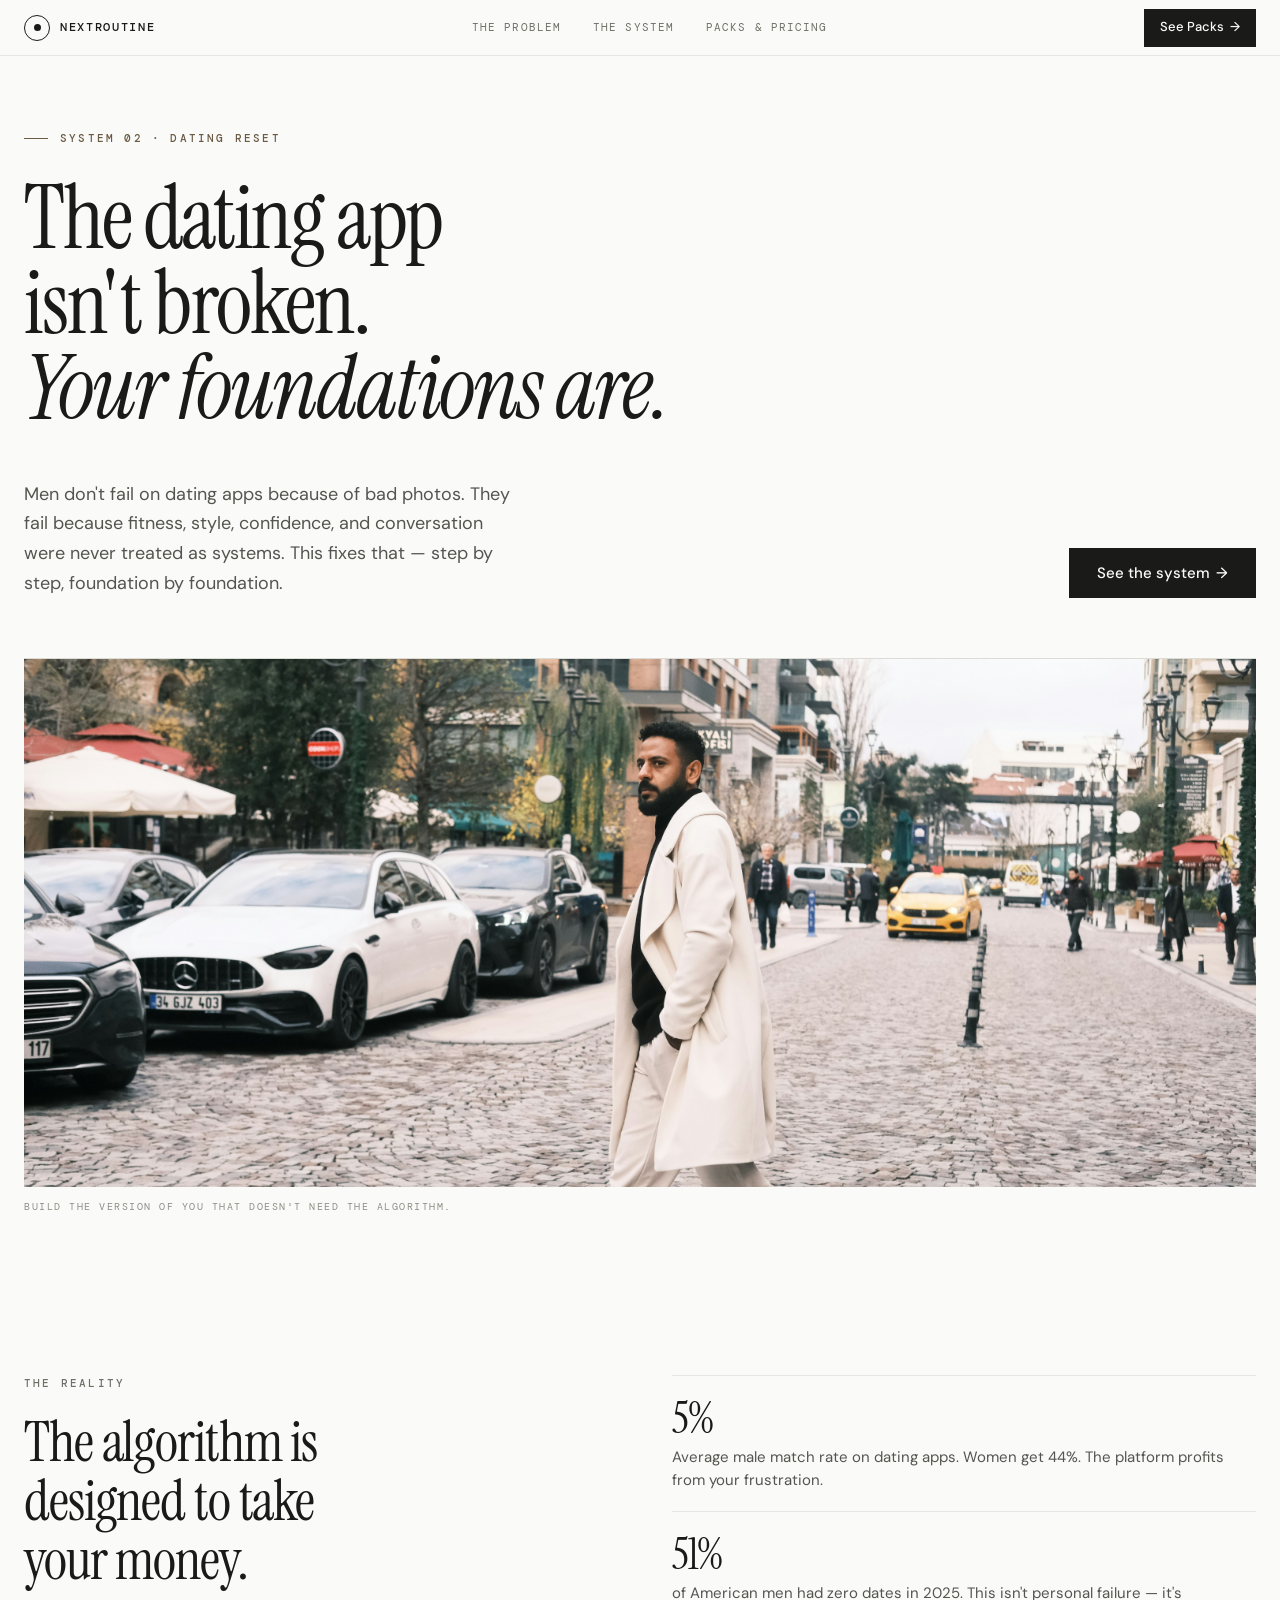
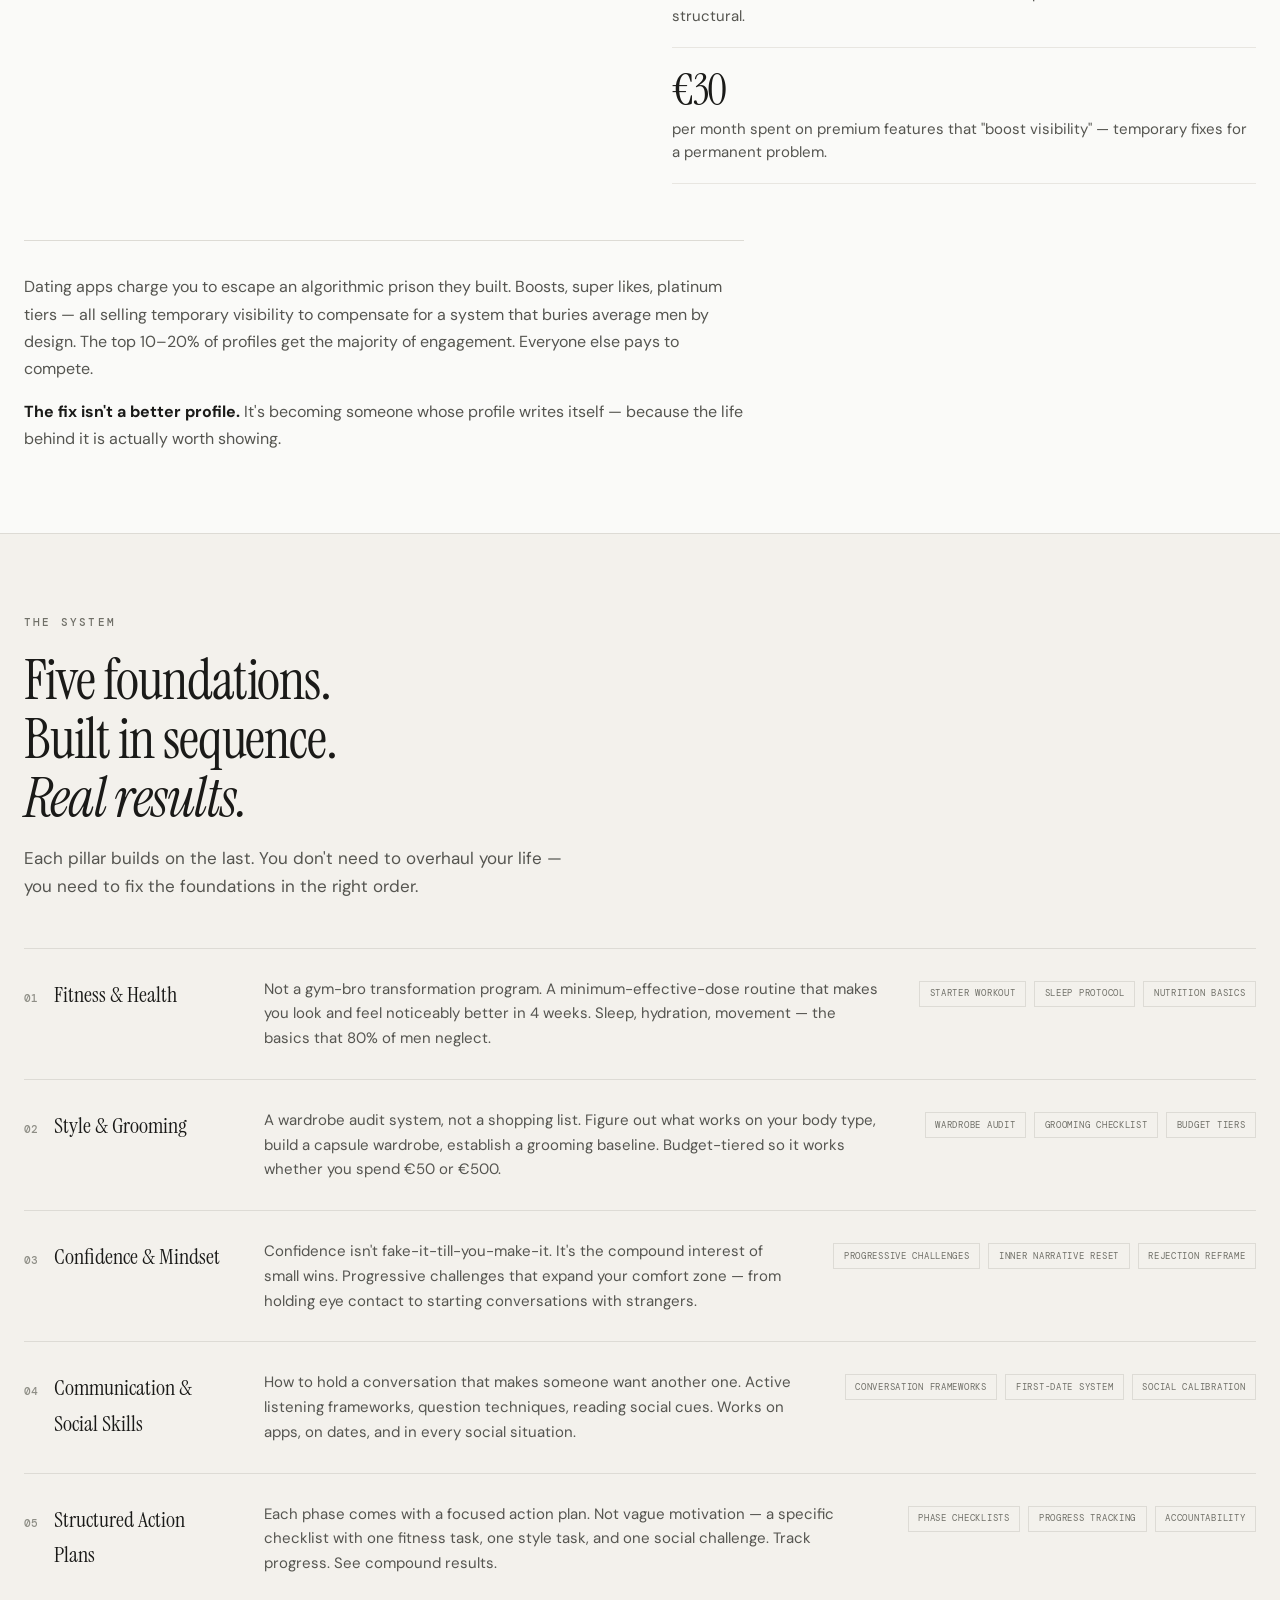
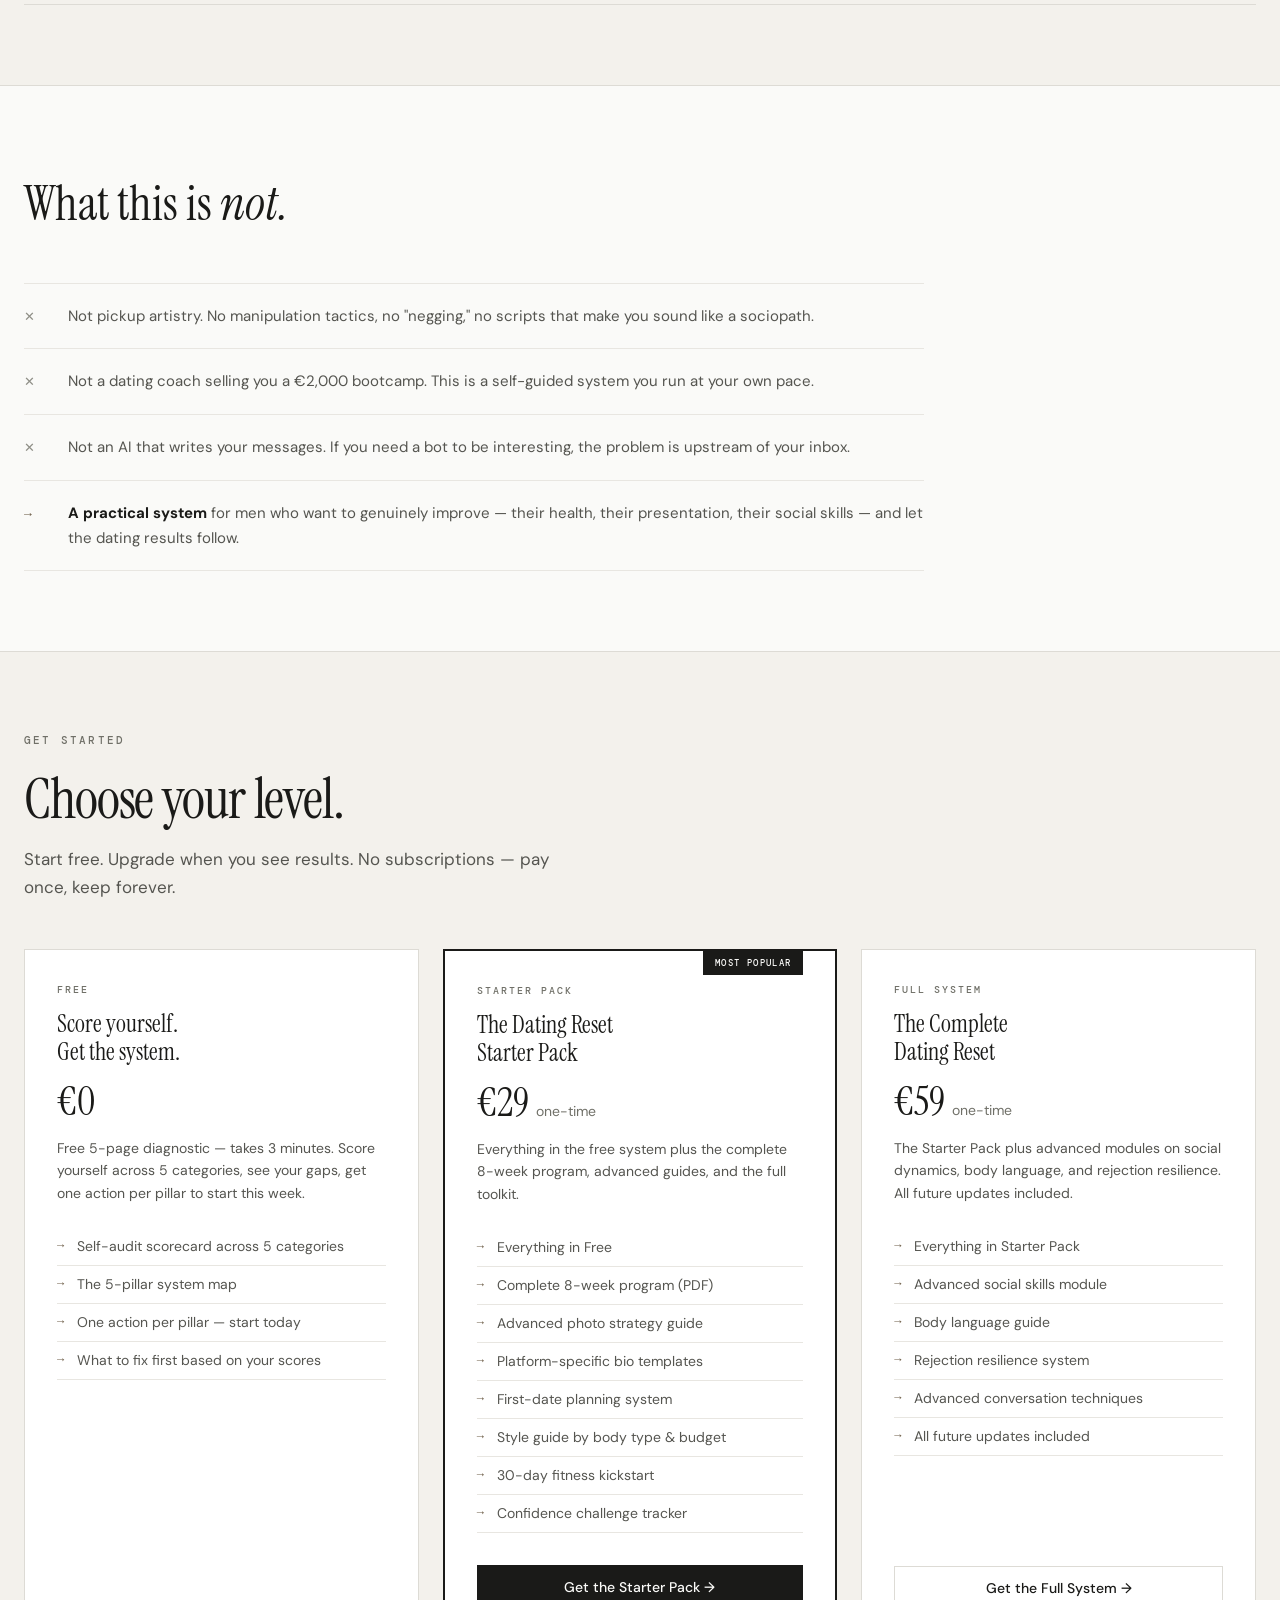
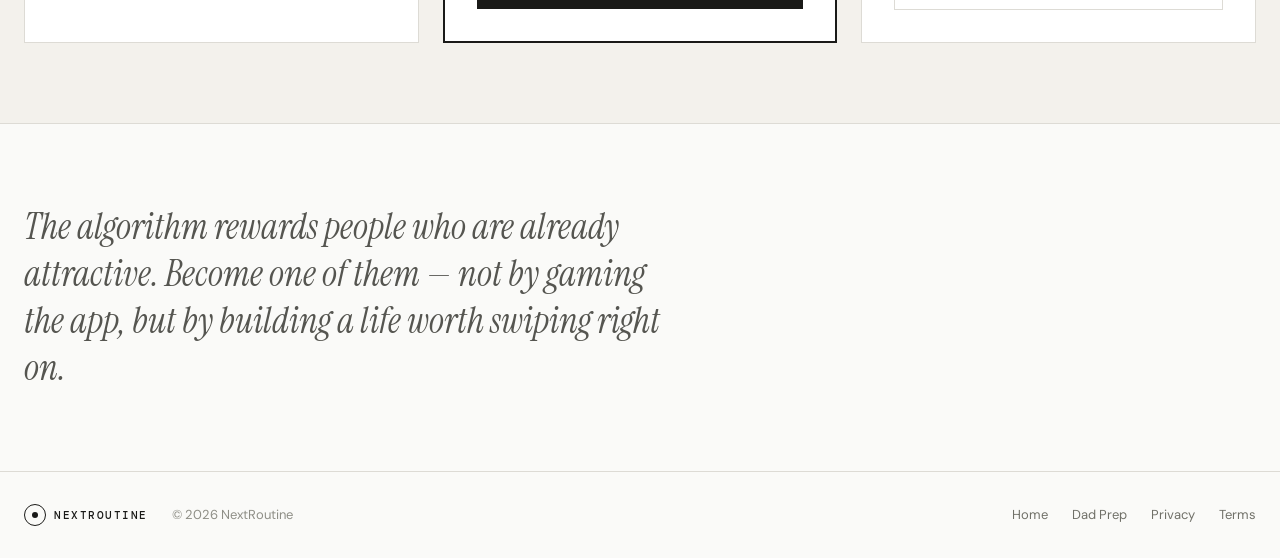
==== index.html @ 89015343 "Add files via upload" ====
<!DOCTYPE html>
<html lang="en">
<head>
<meta charset="UTF-8">
<meta name="viewport" content="width=device-width, initial-scale=1.0">
<meta name="theme-color" content="#FAFAF8">
<title>Dating Reset for Men — Fitness, Style, Confidence & Dating Improvement | NextRoutine</title>
<meta name="description" content="Stop paying dating apps. Dating Reset is a step-by-step self-improvement system for men — fitness routines, style guides, confidence building, and conversation frameworks. Not pickup tricks. Real foundations. Free to start.">
<link rel="canonical" href="https://dateable.nextroutine.com/">
<meta property="og:title" content="Dating Reset — Become More Dateable Through Real Self-Improvement">
<meta property="og:description" content="A step-by-step system that fixes what dating apps can't — fitness, style, confidence, and conversation. For men who want real results, not algorithm hacks.">
<meta property="og:type" content="website">
<meta property="og:url" content="https://dateable.nextroutine.com/">
<meta property="og:site_name" content="NextRoutine">
<meta property="og:image" content="https://dateable.nextroutine.com/assets/og-image.png">
<meta name="twitter:card" content="summary_large_image">
<meta name="twitter:title" content="Dating Reset — Fitness, Style, Confidence & Dating Improvement for Men">
<meta name="twitter:description" content="A step-by-step self-improvement system for single men. Not pickup tricks. Real foundations. Free to start.">
<meta name="twitter:image" content="https://dateable.nextroutine.com/assets/og-image.png">
<script type="application/ld+json">
{"@context":"https://schema.org","@type":"WebSite","name":"Dating Reset by NextRoutine","url":"https://dateable.nextroutine.com/","description":"A step-by-step self-improvement system for men covering fitness, style, confidence, and social skills to become more dateable."}
</script>
<script type="application/ld+json">
{"@context":"https://schema.org","@type":"Product","name":"Dating Reset Starter Pack","description":"Complete 8-week self-improvement program for men. Includes fitness routines, style guides, confidence challenges, conversation frameworks, and first-date planning system.","brand":{"@type":"Brand","name":"NextRoutine"},"offers":[{"@type":"Offer","name":"Free System","price":"0","priceCurrency":"EUR","url":"https://dateable.nextroutine.com/#packs"},{"@type":"Offer","name":"Starter Pack","price":"29","priceCurrency":"EUR","url":"https://dateable.nextroutine.com/#packs"},{"@type":"Offer","name":"Complete Dating Reset","price":"59","priceCurrency":"EUR","url":"https://dateable.nextroutine.com/#packs"}]}
</script>
<link rel="preconnect" href="https://fonts.googleapis.com">
<link rel="preconnect" href="https://fonts.gstatic.com" crossorigin>
<link href="https://fonts.googleapis.com/css2?family=Instrument+Serif:ital@0;1&family=DM+Sans:ital,wght@0,400;0,500;0,600;1,400&family=DM+Mono:wght@400;500&display=swap" rel="stylesheet">
<link rel="icon" href="/assets/favicon.svg" type="image/svg+xml">
<link rel="stylesheet" href="/css/style.css">
</head>
<body>

<!-- NAVIGATION -->
<header class="nav" id="nav">
<div class="nav-inner">
  <a href="https://nextroutine.com" class="nav-brand" aria-label="NextRoutine home">
    <div class="nav-logo"><div class="nav-logo-dot"></div></div>
    <span class="nav-wordmark">NextRoutine</span>
  </a>
  <nav class="nav-links">
    <a href="#problem" class="nav-link">The Problem</a>
    <a href="#system" class="nav-link">The System</a>
    <a href="#packs" class="nav-link">Packs &amp; Pricing</a>
  </nav>
  <div class="nav-actions">
    <a href="#packs" class="btn btn-primary btn-sm">See Packs <span class="btn-arr">→</span></a>
    <button class="nav-hamburger" id="nav-toggle" aria-label="Menu" aria-expanded="false">
      <span></span><span></span>
    </button>
  </div>
</div>
</header>

<!-- MOBILE NAV -->
<div class="nav-mobile" id="nav-mobile">
  <a href="#problem" class="nav-mobile-link">The Problem</a>
  <a href="#system" class="nav-mobile-link">The System</a>
  <a href="#packs" class="nav-mobile-link">Packs &amp; Pricing</a>
  <a href="#packs" class="btn btn-primary btn-full" style="margin-top:1rem;">See Packs →</a>
</div>

<!-- HERO -->
<main>
<section class="hero">
<div class="container">
  <div class="hero-inner">
    <div class="hero-eyebrow fade-in">System 02 · Dating Reset</div>
    <h1 class="hero-headline fade-in fade-in-d1">The dating app<br>isn't broken.<br><em>Your foundations are.</em></h1>
    <div class="hero-bottom fade-in fade-in-d2">
      <p class="hero-desc">Men don't fail on dating apps because of bad photos. They fail because fitness, style, confidence, and conversation were never treated as systems. This fixes that — step by step, foundation by foundation.</p>
      <a href="#packs" class="btn btn-primary btn-lg">See the system <span class="btn-arr">→</span></a>
    </div>
  </div>
</div>
</section>

<!-- HERO IMAGE -->
<section class="hero-image">
<div class="container">
  <div class="hero-image-wrap">
    <!-- Image: confident man walking through city street -->
    <!-- Use the same dating-hero.jpg from the landing page assets -->
    <!-- Or a different urban/lifestyle shot — wide aspect ratio (21:9) works best here -->
    <img src="/assets/dating-hero.jpg" alt="Man walking confidently through a European city street" loading="eager">
  </div>
  <div class="hero-image-caption">Build the version of you that doesn't need the algorithm.</div>
</div>
</section>

<!-- THE PROBLEM -->
<section class="problem" id="problem">
<div class="container">
  <div class="problem-grid">
    <div class="problem-left fade-in">
      <span class="section-tag">The reality</span>
      <h2 class="section-title">The algorithm is<br>designed to take<br>your money.</h2>
    </div>
    <div class="problem-right fade-in fade-in-d1">
      <div class="stat-card">
        <div class="stat-number">5%</div>
        <div class="stat-label">Average male match rate on dating apps. Women get 44%. The platform profits from your frustration.</div>
      </div>
      <div class="stat-card">
        <div class="stat-number">51%</div>
        <div class="stat-label">of American men had zero dates in 2025. This isn't personal failure — it's structural.</div>
      </div>
      <div class="stat-card">
        <div class="stat-number">€30</div>
        <div class="stat-label">per month spent on premium features that "boost visibility" — temporary fixes for a permanent problem.</div>
      </div>
    </div>
  </div>
  <div class="problem-insight fade-in">
    <p>Dating apps charge you to escape an algorithmic prison they built. Boosts, super likes, platinum tiers — all selling temporary visibility to compensate for a system that buries average men by design. The top 10–20% of profiles get the majority of engagement. Everyone else pays to compete.</p>
    <p><strong>The fix isn't a better profile.</strong> It's becoming someone whose profile writes itself — because the life behind it is actually worth showing.</p>
  </div>
</div>
</section>

<!-- THE SYSTEM -->
<section class="system" id="system">
<div class="container">
  <span class="section-tag fade-in">The system</span>
  <h2 class="section-title fade-in">Five foundations.<br>Built in sequence.<br><em>Real results.</em></h2>
  <p class="section-desc fade-in">Each pillar builds on the last. You don't need to overhaul your life — you need to fix the foundations in the right order.</p>

  <div class="pillars">

    <div class="pillar fade-in">
      <div class="pillar-header">
        <span class="pillar-num">01</span>
        <h3 class="pillar-title">Fitness &amp; Health</h3>
      </div>
      <div class="pillar-body">
        <p>Not a gym-bro transformation program. A minimum-effective-dose routine that makes you look and feel noticeably better in 4 weeks. Sleep, hydration, movement — the basics that 80% of men neglect.</p>
      </div>
      <div class="pillar-tags">
        <span class="pillar-tag">Starter workout</span>
        <span class="pillar-tag">Sleep protocol</span>
        <span class="pillar-tag">Nutrition basics</span>
      </div>
    </div>

    <div class="pillar fade-in">
      <div class="pillar-header">
        <span class="pillar-num">02</span>
        <h3 class="pillar-title">Style &amp; Grooming</h3>
      </div>
      <div class="pillar-body">
        <p>A wardrobe audit system, not a shopping list. Figure out what works on your body type, build a capsule wardrobe, establish a grooming baseline. Budget-tiered so it works whether you spend €50 or €500.</p>
      </div>
      <div class="pillar-tags">
        <span class="pillar-tag">Wardrobe audit</span>
        <span class="pillar-tag">Grooming checklist</span>
        <span class="pillar-tag">Budget tiers</span>
      </div>
    </div>

    <div class="pillar fade-in">
      <div class="pillar-header">
        <span class="pillar-num">03</span>
        <h3 class="pillar-title">Confidence &amp; Mindset</h3>
      </div>
      <div class="pillar-body">
        <p>Confidence isn't fake-it-till-you-make-it. It's the compound interest of small wins. Progressive challenges that expand your comfort zone — from holding eye contact to starting conversations with strangers.</p>
      </div>
      <div class="pillar-tags">
        <span class="pillar-tag">Progressive challenges</span>
        <span class="pillar-tag">Inner narrative reset</span>
        <span class="pillar-tag">Rejection reframe</span>
      </div>
    </div>

    <div class="pillar fade-in">
      <div class="pillar-header">
        <span class="pillar-num">04</span>
        <h3 class="pillar-title">Communication &amp; Social Skills</h3>
      </div>
      <div class="pillar-body">
        <p>How to hold a conversation that makes someone want another one. Active listening frameworks, question techniques, reading social cues. Works on apps, on dates, and in every social situation.</p>
      </div>
      <div class="pillar-tags">
        <span class="pillar-tag">Conversation frameworks</span>
        <span class="pillar-tag">First-date system</span>
        <span class="pillar-tag">Social calibration</span>
      </div>
    </div>

    <div class="pillar fade-in">
      <div class="pillar-header">
        <span class="pillar-num">05</span>
        <h3 class="pillar-title">Structured Action Plans</h3>
      </div>
      <div class="pillar-body">
        <p>Each phase comes with a focused action plan. Not vague motivation — a specific checklist with one fitness task, one style task, and one social challenge. Track progress. See compound results.</p>
      </div>
      <div class="pillar-tags">
        <span class="pillar-tag">Phase checklists</span>
        <span class="pillar-tag">Progress tracking</span>
        <span class="pillar-tag">Accountability</span>
      </div>
    </div>

  </div>
</div>
</section>

<!-- ANTI-GURU -->
<section class="antiguru">
<div class="container">
  <div class="antiguru-inner">
    <h2 class="antiguru-title fade-in">What this is <em>not.</em></h2>
    <div class="antiguru-grid">
      <div class="antiguru-item fade-in">
        <div class="antiguru-icon">✕</div>
        <div class="antiguru-text">Not pickup artistry. No manipulation tactics, no "negging," no scripts that make you sound like a sociopath.</div>
      </div>
      <div class="antiguru-item fade-in">
        <div class="antiguru-icon">✕</div>
        <div class="antiguru-text">Not a dating coach selling you a €2,000 bootcamp. This is a self-guided system you run at your own pace.</div>
      </div>
      <div class="antiguru-item fade-in">
        <div class="antiguru-icon">✕</div>
        <div class="antiguru-text">Not an AI that writes your messages. If you need a bot to be interesting, the problem is upstream of your inbox.</div>
      </div>
      <div class="antiguru-item fade-in">
        <div class="antiguru-icon">→</div>
        <div class="antiguru-text"><strong>A practical system</strong> for men who want to genuinely improve — their health, their presentation, their social skills — and let the dating results follow.</div>
      </div>
    </div>
  </div>
</div>
</section>

<!-- PACKS -->
<section class="packs" id="packs">
<div class="container">
  <span class="section-tag fade-in">Get started</span>
  <h2 class="section-title fade-in">Choose your level.</h2>
  <p class="section-desc fade-in">Start free. Upgrade when you see results. No subscriptions — pay once, keep forever.</p>

  <div class="packs-grid">

    <!-- FREE -->
    <div class="pack-card fade-in">
      <div class="pack-tier">Free</div>
      <h3 class="pack-name">Score yourself.<br>Get the system.</h3>
      <div class="pack-price">€0</div>
      <p class="pack-desc">Free 5-page diagnostic — takes 3 minutes. Score yourself across 5 categories, see your gaps, get one action per pillar to start this week.</p>
      <ul class="pack-includes">
        <li>Self-audit scorecard across 5 categories</li>
        <li>The 5-pillar system map</li>
        <li>One action per pillar — start today</li>
        <li>What to fix first based on your scores</li>
      </ul>
      <div class="pack-form">
        <script async src="https://subscribe-forms.beehiiv.com/v3/loader.js" data-beehiiv-form="893d8c2c-46ea-4ead-b5d9-e0a78026db77"></script>
      </div>
    </div>

    <!-- STARTER PACK — featured -->
    <div class="pack-card pack-card-featured fade-in fade-in-d1">
      <div class="pack-badge">Most Popular</div>
      <div class="pack-tier">Starter Pack</div>
      <h3 class="pack-name">The Dating Reset<br>Starter Pack</h3>
      <div class="pack-price">€29 <span class="pack-price-note">one-time</span></div>
      <p class="pack-desc">Everything in the free system plus the complete 8-week program, advanced guides, and the full toolkit.</p>
      <ul class="pack-includes">
        <li>Everything in Free</li>
        <li>Complete 8-week program (PDF)</li>
        <li>Advanced photo strategy guide</li>
        <li>Platform-specific bio templates</li>
        <li>First-date planning system</li>
        <li>Style guide by body type &amp; budget</li>
        <li>30-day fitness kickstart</li>
        <li>Confidence challenge tracker</li>
      </ul>
      <!-- TODO: Replace # with your Stripe Payment Link for Starter Pack -->
      <a href="#" class="btn btn-primary btn-full">Get the Starter Pack →</a>
    </div>

    <!-- FULL SYSTEM -->
    <div class="pack-card fade-in fade-in-d2">
      <div class="pack-tier">Full System</div>
      <h3 class="pack-name">The Complete<br>Dating Reset</h3>
      <div class="pack-price">€59 <span class="pack-price-note">one-time</span></div>
      <p class="pack-desc">The Starter Pack plus advanced modules on social dynamics, body language, and rejection resilience. All future updates included.</p>
      <ul class="pack-includes">
        <li>Everything in Starter Pack</li>
        <li>Advanced social skills module</li>
        <li>Body language guide</li>
        <li>Rejection resilience system</li>
        <li>Advanced conversation techniques</li>
        <li>All future updates included</li>
      </ul>
      <!-- TODO: Replace # with your Stripe Payment Link for Complete Pack -->
      <a href="#" class="btn btn-outline btn-full">Get the Full System →</a>
    </div>

  </div>
</div>
</section>

<!-- STATEMENT -->
<section class="statement">
<div class="container">
  <p class="statement-text fade-in"><em>The algorithm rewards people who are already attractive. Become one of them — not by gaming the app, but by building a life worth swiping right on.</em></p>
</div>
</section>
</main>

<!-- FOOTER -->
<footer class="footer">
<div class="container">
  <div class="footer-inner">
    <div class="footer-left">
      <a href="https://nextroutine.com" class="footer-brand" aria-label="NextRoutine home">
        <div class="nav-logo" style="width:22px;height:22px;border-width:1.5px;"><div class="nav-logo-dot" style="width:6px;height:6px;"></div></div>
        <span class="nav-wordmark" style="font-size:0.6875rem;">NextRoutine</span>
      </a>
      <span class="footer-copy">© 2026 NextRoutine</span>
    </div>
    <div class="footer-links">
      <a href="https://nextroutine.com" class="footer-link">Home</a>
      <a href="https://dad.nextroutine.com" class="footer-link">Dad Prep</a>
      <a href="/privacy" class="footer-link">Privacy</a>
      <a href="/terms" class="footer-link">Terms</a>
    </div>
  </div>
</div>
</footer>

<script src="/js/main.js"></script>
</body>
</html>
---- css/style.css ----
/* ============================================================
   DATING RESET — dateable.nextroutine.com
   Design tokens matched exactly to nextroutine.com landing page
   Instrument Serif + DM Sans + DM Mono
   ============================================================ */

:root {
  /* Surfaces — matched to landing page */
  --bg: #FAFAF8;
  --bg-warm: #F3F1EC;
  --bg-card: #FFFFFF;
  --bg-dark: #1A1A18;

  /* Text — WCAG AA verified on --bg */
  --text: #1A1A18;              /* 16.68:1 */
  --text-secondary: #555550;    /* 7.17:1 — body text */
  --text-tertiary: #707068;     /* 4.78:1 — labels */
  --text-muted: #8E8E86;        /* 3.16:1 — decorative only */
  --text-inverse: #FAFAF8;

  /* Accent — matched */
  --accent: #6B5B45;            /* 6.26:1 */

  /* Borders — matched */
  --border: #DDDBD5;
  --border-light: #E8E6E1;

  /* Type — matched */
  --font-display: 'Instrument Serif', Georgia, serif;
  --font-body: 'DM Sans', system-ui, -apple-system, sans-serif;
  --font-mono: 'DM Mono', 'SF Mono', monospace;

  /* Layout — matched */
  --container: 1280px;
}

/* RESET */
*, *::before, *::after { box-sizing: border-box; }
* { margin: 0; padding: 0; }
html { scroll-behavior: smooth; -webkit-text-size-adjust: 100%; }
body {
  font-family: var(--font-body);
  font-size: 16px;
  line-height: 1.6;
  color: var(--text);
  background-color: var(--bg);
  -webkit-font-smoothing: antialiased;
  -moz-osx-font-smoothing: grayscale;
}
img { display: block; max-width: 100%; height: auto; }
a { color: inherit; text-decoration: none; }
button { font: inherit; cursor: pointer; background: none; border: none; }
input { font: inherit; }
ul, ol { list-style: none; }
h1, h2, h3, h4 { font-weight: 400; }

::selection { background: rgba(107,91,69,0.15); color: var(--text); }

:focus-visible {
  outline: 2px solid var(--accent);
  outline-offset: 3px;
}
a:focus:not(:focus-visible),
button:focus:not(:focus-visible) { outline: none; }

.container {
  width: 100%;
  max-width: var(--container);
  margin: 0 auto;
  padding: 0 1.5rem;
}

/* ============================================================
   NAVIGATION — matched to landing page
   ============================================================ */
.nav {
  position: fixed;
  top: 0; left: 0; right: 0;
  z-index: 100;
  height: 56px;
  background: rgba(250,250,248,0.9);
  backdrop-filter: blur(20px);
  -webkit-backdrop-filter: blur(20px);
  border-bottom: 1px solid var(--border-light);
  transition: box-shadow 300ms;
}
.nav.scrolled { box-shadow: 0 1px 12px rgba(0,0,0,0.04); }
.nav-inner {
  max-width: var(--container);
  margin: 0 auto;
  padding: 0 1.5rem;
  height: 100%;
  display: flex;
  align-items: center;
  justify-content: space-between;
}
.nav-brand {
  display: flex;
  align-items: center;
  gap: 0.625rem;
}
.nav-logo {
  width: 26px; height: 26px;
  border: 1.5px solid var(--text);
  border-radius: 50%;
  display: flex;
  align-items: center;
  justify-content: center;
  transition: transform 300ms;
}
.nav-brand:hover .nav-logo { transform: rotate(90deg); }
.nav-logo-dot {
  width: 7px; height: 7px;
  background: var(--text);
  border-radius: 50%;
}
.nav-wordmark {
  font-family: var(--font-mono);
  font-size: 0.75rem;
  font-weight: 500;
  letter-spacing: 0.14em;
  text-transform: uppercase;
}
.nav-links {
  display: none;
  align-items: center;
  gap: 2rem;
}
@media (min-width: 768px) { .nav-links { display: flex; } }
.nav-link {
  font-family: var(--font-mono);
  font-size: 0.6875rem;
  letter-spacing: 0.1em;
  text-transform: uppercase;
  color: var(--text-tertiary);
  transition: color 200ms;
  position: relative;
}
.nav-link:hover { color: var(--text); }
.nav-link::after {
  content: '';
  position: absolute;
  bottom: -2px; left: 0;
  width: 0; height: 1px;
  background: var(--text);
  transition: width 250ms;
}
.nav-link:hover::after { width: 100%; }

.nav-actions { display: flex; align-items: center; gap: 0.75rem; }
.nav-hamburger {
  display: flex;
  flex-direction: column;
  gap: 5px;
  padding: 8px;
}
@media (min-width: 768px) { .nav-hamburger { display: none; } }
.nav-hamburger span {
  display: block;
  width: 20px; height: 1.5px;
  background: var(--text);
  transition: transform 200ms;
}

/* Mobile nav */
.nav-mobile {
  position: fixed;
  top: 56px; left: 0; right: 0;
  background: var(--bg);
  border-bottom: 1px solid var(--border);
  padding: 1rem 1.5rem 1.5rem;
  z-index: 99;
  display: none;
}
.nav-mobile.open { display: block; }
.nav-mobile-link {
  display: block;
  padding: 0.75rem 0;
  font-size: 0.9375rem;
  color: var(--text-secondary);
  border-bottom: 1px solid var(--border-light);
}

/* ============================================================
   BUTTONS
   ============================================================ */
.btn {
  display: inline-flex;
  align-items: center;
  justify-content: center;
  gap: 0.375rem;
  padding: 0 1.25rem;
  height: 44px;
  font-size: 0.875rem;
  font-weight: 500;
  white-space: nowrap;
  border: none;
  cursor: pointer;
  transition: all 200ms;
}
.btn-sm { height: 38px; padding: 0 1rem; font-size: 0.8125rem; }
.btn-lg { height: 50px; padding: 0 1.75rem; font-size: 0.9375rem; }
.btn-full { width: 100%; }

.btn-primary {
  background: var(--text);
  color: var(--text-inverse);
}
.btn-primary:hover {
  background: #333330;
  transform: translateY(-1px);
}
.btn-outline {
  background: transparent;
  color: var(--text);
  border: 1.5px solid var(--border);
}
.btn-outline:hover {
  border-color: var(--text);
  background: var(--bg-warm);
}
.btn-arr { transition: transform 200ms; display: inline-block; }
.btn:hover .btn-arr { transform: translateX(3px); }

/* ============================================================
   SECTION TAGS & TITLES
   ============================================================ */
.section-tag {
  display: block;
  font-family: var(--font-mono);
  font-size: 0.6875rem;
  font-weight: 500;
  letter-spacing: 0.2em;
  text-transform: uppercase;
  color: var(--text-tertiary);
  margin-bottom: 1.25rem;
}
.section-title {
  font-family: var(--font-display);
  font-size: clamp(2rem, 4.5vw, 3.5rem);
  line-height: 1.05;
  letter-spacing: -0.02em;
  margin-bottom: 1rem;
}
.section-title em {
  font-style: italic;
}
.section-desc {
  font-size: 1.0625rem;
  line-height: 1.65;
  color: var(--text-secondary);
  max-width: 560px;
  margin-bottom: 3rem;
}

/* ============================================================
   HERO
   ============================================================ */
.hero {
  padding: 130px 0 0;
}
.hero-inner {
  padding-bottom: 60px;
  border-bottom: 1px solid var(--border);
}
.hero-eyebrow {
  font-family: var(--font-mono);
  font-size: 0.6875rem;
  font-weight: 500;
  letter-spacing: 0.2em;
  text-transform: uppercase;
  color: var(--accent);
  margin-bottom: 1.75rem;
  display: flex;
  align-items: center;
  gap: 0.75rem;
}
.hero-eyebrow::before {
  content: '';
  width: 24px; height: 1px;
  background: var(--accent);
}
.hero-headline {
  font-family: var(--font-display);
  font-size: clamp(2.75rem, 7vw, 5.5rem);
  line-height: 0.97;
  letter-spacing: -0.025em;
  max-width: 900px;
  margin-bottom: 3rem;
}
.hero-headline em {
  font-style: italic;
}
.hero-bottom {
  display: grid;
  grid-template-columns: 1fr;
  gap: 2rem;
  align-items: end;
}
@media (min-width: 768px) {
  .hero-bottom { grid-template-columns: 1fr auto; }
}
.hero-desc {
  font-size: 1.125rem;
  line-height: 1.65;
  color: var(--text-secondary);
  max-width: 500px;
}

/* ============================================================
   PROBLEM SECTION
   ============================================================ */
.problem {
  padding: 80px 0;
}
.problem-grid {
  display: grid;
  grid-template-columns: 1fr;
  gap: 3rem;
  margin-bottom: 3.5rem;
}
@media (min-width: 768px) {
  .problem-grid { grid-template-columns: 1fr 1fr; gap: 4rem; }
}
.problem-right {
  display: flex;
  flex-direction: column;
  gap: 0;
}
.stat-card {
  padding: 1.25rem 0;
  border-bottom: 1px solid var(--border-light);
}
.stat-card:first-child { border-top: 1px solid var(--border-light); }
.stat-number {
  font-family: var(--font-display);
  font-size: 2.75rem;
  line-height: 1;
  letter-spacing: -0.03em;
  margin-bottom: 0.375rem;
}
.stat-label {
  font-size: 0.9375rem;
  line-height: 1.5;
  color: var(--text-secondary);
}

.problem-insight {
  max-width: 720px;
  padding-top: 2rem;
  border-top: 1px solid var(--border);
}
.problem-insight p {
  font-size: 1rem;
  line-height: 1.7;
  color: var(--text-secondary);
  margin-bottom: 1rem;
}
.problem-insight p:last-child { margin-bottom: 0; }
.problem-insight strong { color: var(--text); }

/* ============================================================
   HERO IMAGE
   ============================================================ */
.hero-image {
  padding: 0 0 80px;
}
.hero-image-wrap {
  width: 100%;
  aspect-ratio: 21/9;
  overflow: hidden;
  position: relative;
}
.hero-image-wrap img {
  width: 100%;
  height: 100%;
  object-fit: cover;
}
.hero-image-caption {
  margin-top: 0.75rem;
  font-family: var(--font-mono);
  font-size: 0.625rem;
  letter-spacing: 0.15em;
  text-transform: uppercase;
  color: var(--text-muted);
}

/* ============================================================
   SYSTEM / PILLARS
   ============================================================ */
.system {
  padding: 80px 0;
  background: var(--bg-warm);
  border-top: 1px solid var(--border);
  border-bottom: 1px solid var(--border);
}
.pillars {
  display: flex;
  flex-direction: column;
}
.pillar {
  padding: 1.75rem 0;
  border-bottom: 1px solid var(--border);
  display: grid;
  grid-template-columns: 1fr;
  gap: 1rem;
}
@media (min-width: 768px) {
  .pillar {
    grid-template-columns: 200px 1fr auto;
    gap: 2.5rem;
    align-items: start;
  }
}
.pillar:first-child { border-top: 1px solid var(--border); }
.pillar-header {
  display: flex;
  align-items: baseline;
  gap: 1rem;
}
.pillar-num {
  font-family: var(--font-mono);
  font-size: 0.6875rem;
  font-weight: 500;
  color: var(--text-muted);
}
.pillar-title {
  font-family: var(--font-display);
  font-size: 1.375rem;
}
.pillar-body p {
  font-size: 0.9375rem;
  line-height: 1.65;
  color: var(--text-secondary);
}
.pillar-tags {
  display: flex;
  flex-wrap: wrap;
  gap: 0.5rem;
  align-self: start;
  padding-top: 0.25rem;
}
.pillar-tag {
  font-family: var(--font-mono);
  font-size: 0.5625rem;
  letter-spacing: 0.08em;
  text-transform: uppercase;
  padding: 0.3rem 0.6rem;
  border: 1px solid var(--border);
  color: var(--text-tertiary);
}

/* ============================================================
   ANTI-GURU
   ============================================================ */
.antiguru {
  padding: 80px 0;
}
.antiguru-inner {
  max-width: 900px;
}
.antiguru-title {
  font-family: var(--font-display);
  font-size: clamp(2rem, 4vw, 3rem);
  margin-bottom: 2.5rem;
}
.antiguru-title em { font-style: italic; }
.antiguru-grid {
  display: flex;
  flex-direction: column;
}
.antiguru-item {
  display: flex;
  gap: 1.25rem;
  padding: 1.25rem 0;
  border-top: 1px solid var(--border-light);
  align-items: baseline;
}
.antiguru-item:last-child { border-bottom: 1px solid var(--border-light); }
.antiguru-icon {
  font-family: var(--font-mono);
  font-size: 0.8125rem;
  min-width: 1.5rem;
  color: var(--text-muted);
}
.antiguru-item:last-child .antiguru-icon { color: var(--accent); }
.antiguru-text {
  font-size: 0.9375rem;
  line-height: 1.65;
  color: var(--text-secondary);
}
.antiguru-text strong { color: var(--text); }

/* ============================================================
   PACKS
   ============================================================ */
.packs {
  padding: 80px 0;
  background: var(--bg-warm);
  border-top: 1px solid var(--border);
}
.packs-grid {
  display: grid;
  grid-template-columns: 1fr;
  gap: 1.5rem;
}
@media (min-width: 768px) {
  .packs-grid { grid-template-columns: 1fr 1fr 1fr; }
}
.pack-card {
  background: var(--bg-card);
  border: 1px solid var(--border);
  padding: 2rem;
  display: flex;
  flex-direction: column;
  position: relative;
  transition: transform 200ms;
}
.pack-card:hover { transform: translateY(-2px); }
.pack-card-featured {
  border-color: var(--text);
  border-width: 2px;
}
.pack-badge {
  position: absolute;
  top: -1px; right: 2rem;
  background: var(--text);
  color: var(--text-inverse);
  font-family: var(--font-mono);
  font-size: 0.5625rem;
  font-weight: 500;
  letter-spacing: 0.15em;
  text-transform: uppercase;
  padding: 0.35rem 0.75rem;
}
.pack-tier {
  font-family: var(--font-mono);
  font-size: 0.625rem;
  font-weight: 500;
  letter-spacing: 0.2em;
  text-transform: uppercase;
  color: var(--text-tertiary);
  margin-bottom: 0.75rem;
}
.pack-name {
  font-family: var(--font-display);
  font-size: 1.5rem;
  line-height: 1.15;
  margin-bottom: 1rem;
}
.pack-price {
  font-family: var(--font-display);
  font-size: 2.5rem;
  line-height: 1;
  margin-bottom: 1rem;
}
.pack-price-note {
  font-family: var(--font-body);
  font-size: 0.875rem;
  color: var(--text-tertiary);
}
.pack-desc {
  font-size: 0.875rem;
  line-height: 1.6;
  color: var(--text-secondary);
  margin-bottom: 1.5rem;
}
.pack-includes {
  flex: 1;
  margin-bottom: 2rem;
}
.pack-includes li {
  font-size: 0.875rem;
  line-height: 1.5;
  color: var(--text-secondary);
  padding: 0.5rem 0;
  border-bottom: 1px solid var(--border-light);
  padding-left: 1.25rem;
  position: relative;
}
.pack-includes li::before {
  content: '→';
  position: absolute;
  left: 0;
  font-family: var(--font-mono);
  font-size: 0.75rem;
  color: var(--accent);
}

/* Free tier email capture inside packs */
.pack-form {
  display: flex;
  flex-direction: column;
  gap: 0.5rem;
}
.pack-input {
  width: 100%;
  height: 44px;
  padding: 0 0.875rem;
  border: 1.5px solid var(--border);
  background: var(--bg);
  font-size: 0.875rem;
  color: var(--text);
  outline: none;
  transition: border-color 200ms;
}
.pack-input:focus { border-color: var(--text); }
.pack-input::placeholder { color: var(--text-muted); }
.pack-micro {
  font-size: 0.6875rem;
  color: var(--text-muted);
  text-align: center;
}

/* ============================================================
   STATEMENT
   ============================================================ */
.statement {
  padding: 80px 0;
  border-top: 1px solid var(--border);
}
.statement-text {
  font-family: var(--font-display);
  font-style: italic;
  font-size: clamp(1.5rem, 3.5vw, 2.25rem);
  line-height: 1.3;
  max-width: 640px;
  color: var(--text-secondary);
}

/* ============================================================
   FOOTER
   ============================================================ */
.footer {
  padding: 2rem 0;
  border-top: 1px solid var(--border);
}
.footer-inner {
  display: flex;
  align-items: center;
  justify-content: space-between;
  flex-wrap: wrap;
  gap: 1rem;
}
.footer-left {
  display: flex;
  align-items: center;
  gap: 1.5rem;
  flex-wrap: wrap;
}
.footer-brand {
  display: flex;
  align-items: center;
  gap: 0.5rem;
}
.footer-copy {
  font-size: 0.8125rem;
  color: var(--text-muted);
}
.footer-links {
  display: flex;
  gap: 1.5rem;
}
.footer-link {
  font-size: 0.8125rem;
  color: var(--text-tertiary);
  transition: color 200ms;
}
.footer-link:hover { color: var(--text); }

/* ============================================================
   ANIMATIONS
   ============================================================ */
.fade-in {
  opacity: 0;
  transform: translateY(20px);
  transition: opacity 0.6s cubic-bezier(0.22,1,0.36,1), transform 0.6s cubic-bezier(0.22,1,0.36,1);
}
.fade-in.visible {
  opacity: 1;
  transform: translateY(0);
}
.fade-in-d1 { transition-delay: 0.1s; }
.fade-in-d2 { transition-delay: 0.2s; }
.fade-in-d3 { transition-delay: 0.35s; }

/* ============================================================
   RESPONSIVE
   ============================================================ */
@media (max-width: 767px) {
  .hero { padding: 100px 0 0; }
  .hero-inner { padding-bottom: 40px; }
  .hero-bottom { grid-template-columns: 1fr; }
  .hero-image { padding: 0 0 50px; }
  .hero-image-wrap { aspect-ratio: 16/9; }
  .problem, .system, .antiguru, .packs { padding: 50px 0; }
  .statement { padding: 50px 0; }
  .nav .btn-sm { display: none; }
}
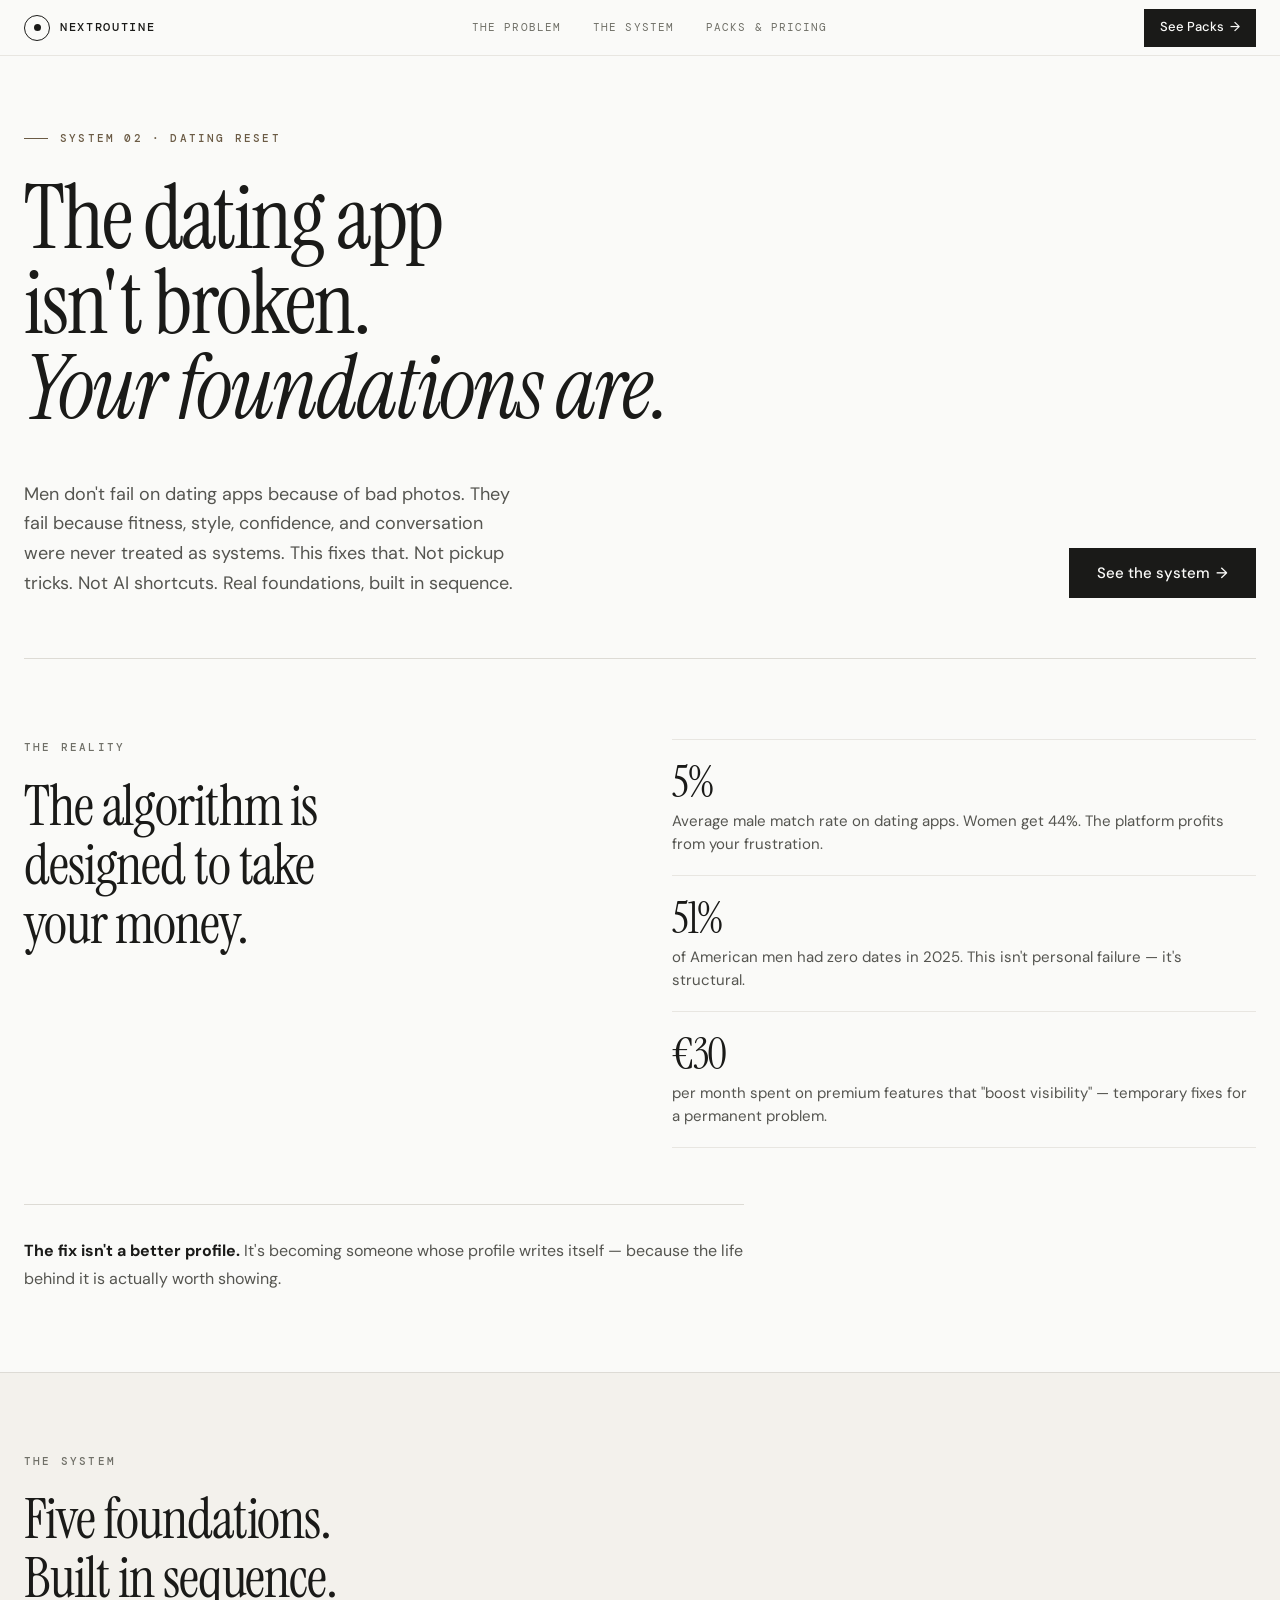
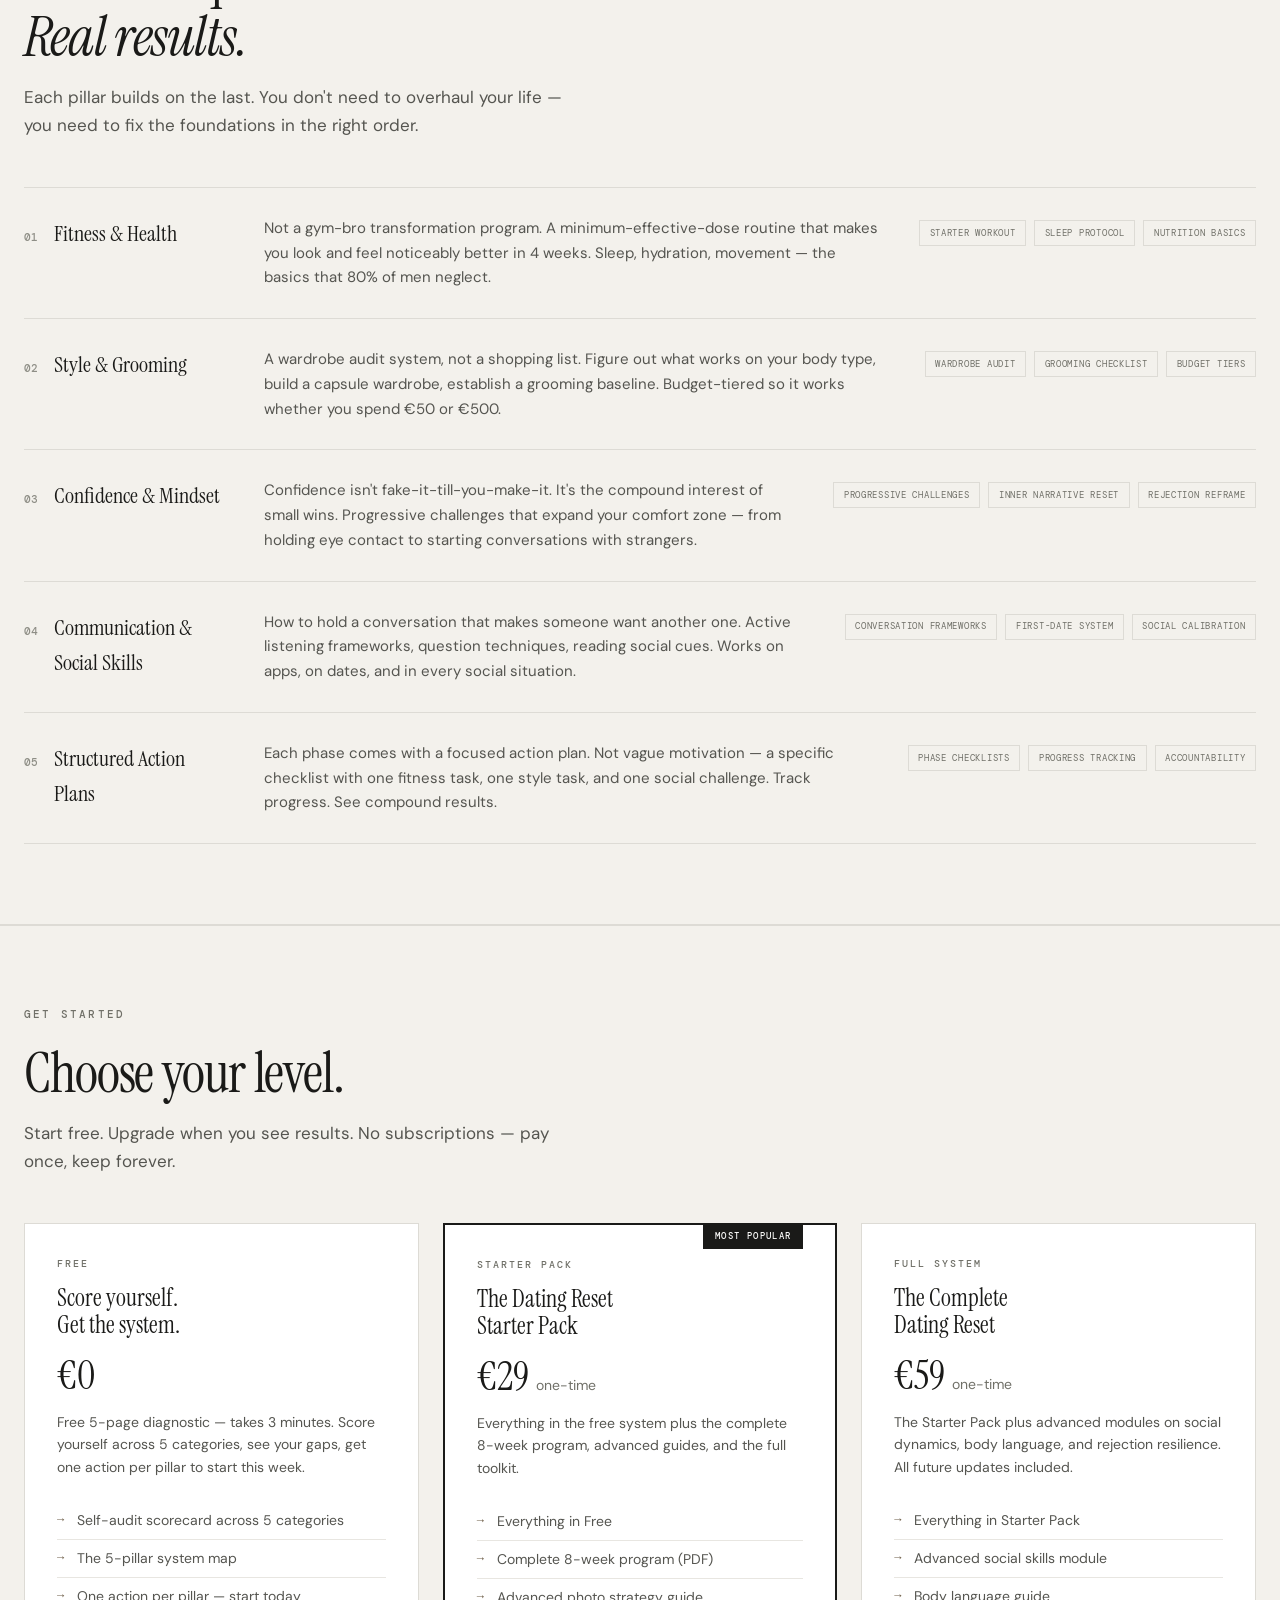
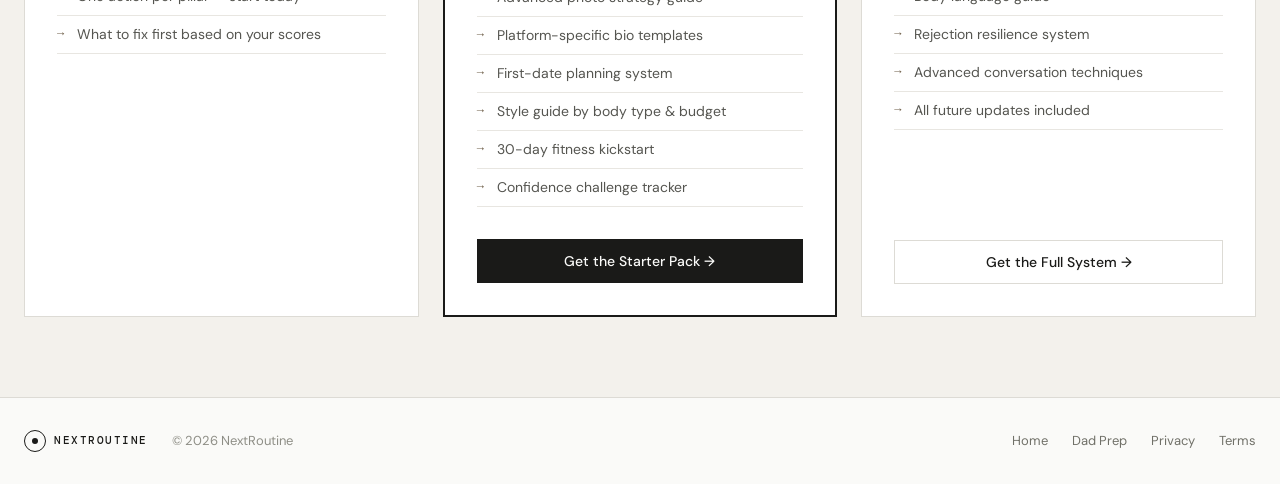
==== commit 92a12aac: "Add files via upload" ====
--- a/index.html
+++ b/index.html
@@ -68,23 +68,10 @@
     <div class="hero-eyebrow fade-in">System 02 · Dating Reset</div>
     <h1 class="hero-headline fade-in fade-in-d1">The dating app<br>isn't broken.<br><em>Your foundations are.</em></h1>
     <div class="hero-bottom fade-in fade-in-d2">
-      <p class="hero-desc">Men don't fail on dating apps because of bad photos. They fail because fitness, style, confidence, and conversation were never treated as systems. This fixes that — step by step, foundation by foundation.</p>
+      <p class="hero-desc">Men don't fail on dating apps because of bad photos. They fail because fitness, style, confidence, and conversation were never treated as systems. This fixes that. Not pickup tricks. Not AI shortcuts. Real foundations, built in sequence.</p>
       <a href="#packs" class="btn btn-primary btn-lg">See the system <span class="btn-arr">→</span></a>
     </div>
   </div>
-</div>
-</section>
-
-<!-- HERO IMAGE -->
-<section class="hero-image">
-<div class="container">
-  <div class="hero-image-wrap">
-    <!-- Image: confident man walking through city street -->
-    <!-- Use the same dating-hero.jpg from the landing page assets -->
-    <!-- Or a different urban/lifestyle shot — wide aspect ratio (21:9) works best here -->
-    <img src="/assets/dating-hero.jpg" alt="Man walking confidently through a European city street" loading="eager">
-  </div>
-  <div class="hero-image-caption">Build the version of you that doesn't need the algorithm.</div>
 </div>
 </section>
 
@@ -112,7 +99,6 @@
     </div>
   </div>
   <div class="problem-insight fade-in">
-    <p>Dating apps charge you to escape an algorithmic prison they built. Boosts, super likes, platinum tiers — all selling temporary visibility to compensate for a system that buries average men by design. The top 10–20% of profiles get the majority of engagement. Everyone else pays to compete.</p>
     <p><strong>The fix isn't a better profile.</strong> It's becoming someone whose profile writes itself — because the life behind it is actually worth showing.</p>
   </div>
 </div>
@@ -202,33 +188,6 @@
       </div>
     </div>
 
-  </div>
-</div>
-</section>
-
-<!-- ANTI-GURU -->
-<section class="antiguru">
-<div class="container">
-  <div class="antiguru-inner">
-    <h2 class="antiguru-title fade-in">What this is <em>not.</em></h2>
-    <div class="antiguru-grid">
-      <div class="antiguru-item fade-in">
-        <div class="antiguru-icon">✕</div>
-        <div class="antiguru-text">Not pickup artistry. No manipulation tactics, no "negging," no scripts that make you sound like a sociopath.</div>
-      </div>
-      <div class="antiguru-item fade-in">
-        <div class="antiguru-icon">✕</div>
-        <div class="antiguru-text">Not a dating coach selling you a €2,000 bootcamp. This is a self-guided system you run at your own pace.</div>
-      </div>
-      <div class="antiguru-item fade-in">
-        <div class="antiguru-icon">✕</div>
-        <div class="antiguru-text">Not an AI that writes your messages. If you need a bot to be interesting, the problem is upstream of your inbox.</div>
-      </div>
-      <div class="antiguru-item fade-in">
-        <div class="antiguru-icon">→</div>
-        <div class="antiguru-text"><strong>A practical system</strong> for men who want to genuinely improve — their health, their presentation, their social skills — and let the dating results follow.</div>
-      </div>
-    </div>
   </div>
 </div>
 </section>
@@ -302,12 +261,6 @@
 </div>
 </section>
 
-<!-- STATEMENT -->
-<section class="statement">
-<div class="container">
-  <p class="statement-text fade-in"><em>The algorithm rewards people who are already attractive. Become one of them — not by gaming the app, but by building a life worth swiping right on.</em></p>
-</div>
-</section>
 </main>
 
 <!-- FOOTER -->
--- a/css/style.css
+++ b/css/style.css
@@ -587,29 +587,12 @@
   color: var(--accent);
 }
 
-/* Free tier email capture inside packs */
+/* Beehiiv embed inside free pack card */
 .pack-form {
-  display: flex;
-  flex-direction: column;
-  gap: 0.5rem;
-}
-.pack-input {
-  width: 100%;
-  height: 44px;
-  padding: 0 0.875rem;
-  border: 1.5px solid var(--border);
-  background: var(--bg);
-  font-size: 0.875rem;
-  color: var(--text);
-  outline: none;
-  transition: border-color 200ms;
-}
-.pack-input:focus { border-color: var(--text); }
-.pack-input::placeholder { color: var(--text-muted); }
-.pack-micro {
-  font-size: 0.6875rem;
-  color: var(--text-muted);
-  text-align: center;
+  margin-top: auto;
+}
+.pack-form iframe {
+  max-width: 100% !important;
 }
 
 /* ============================================================
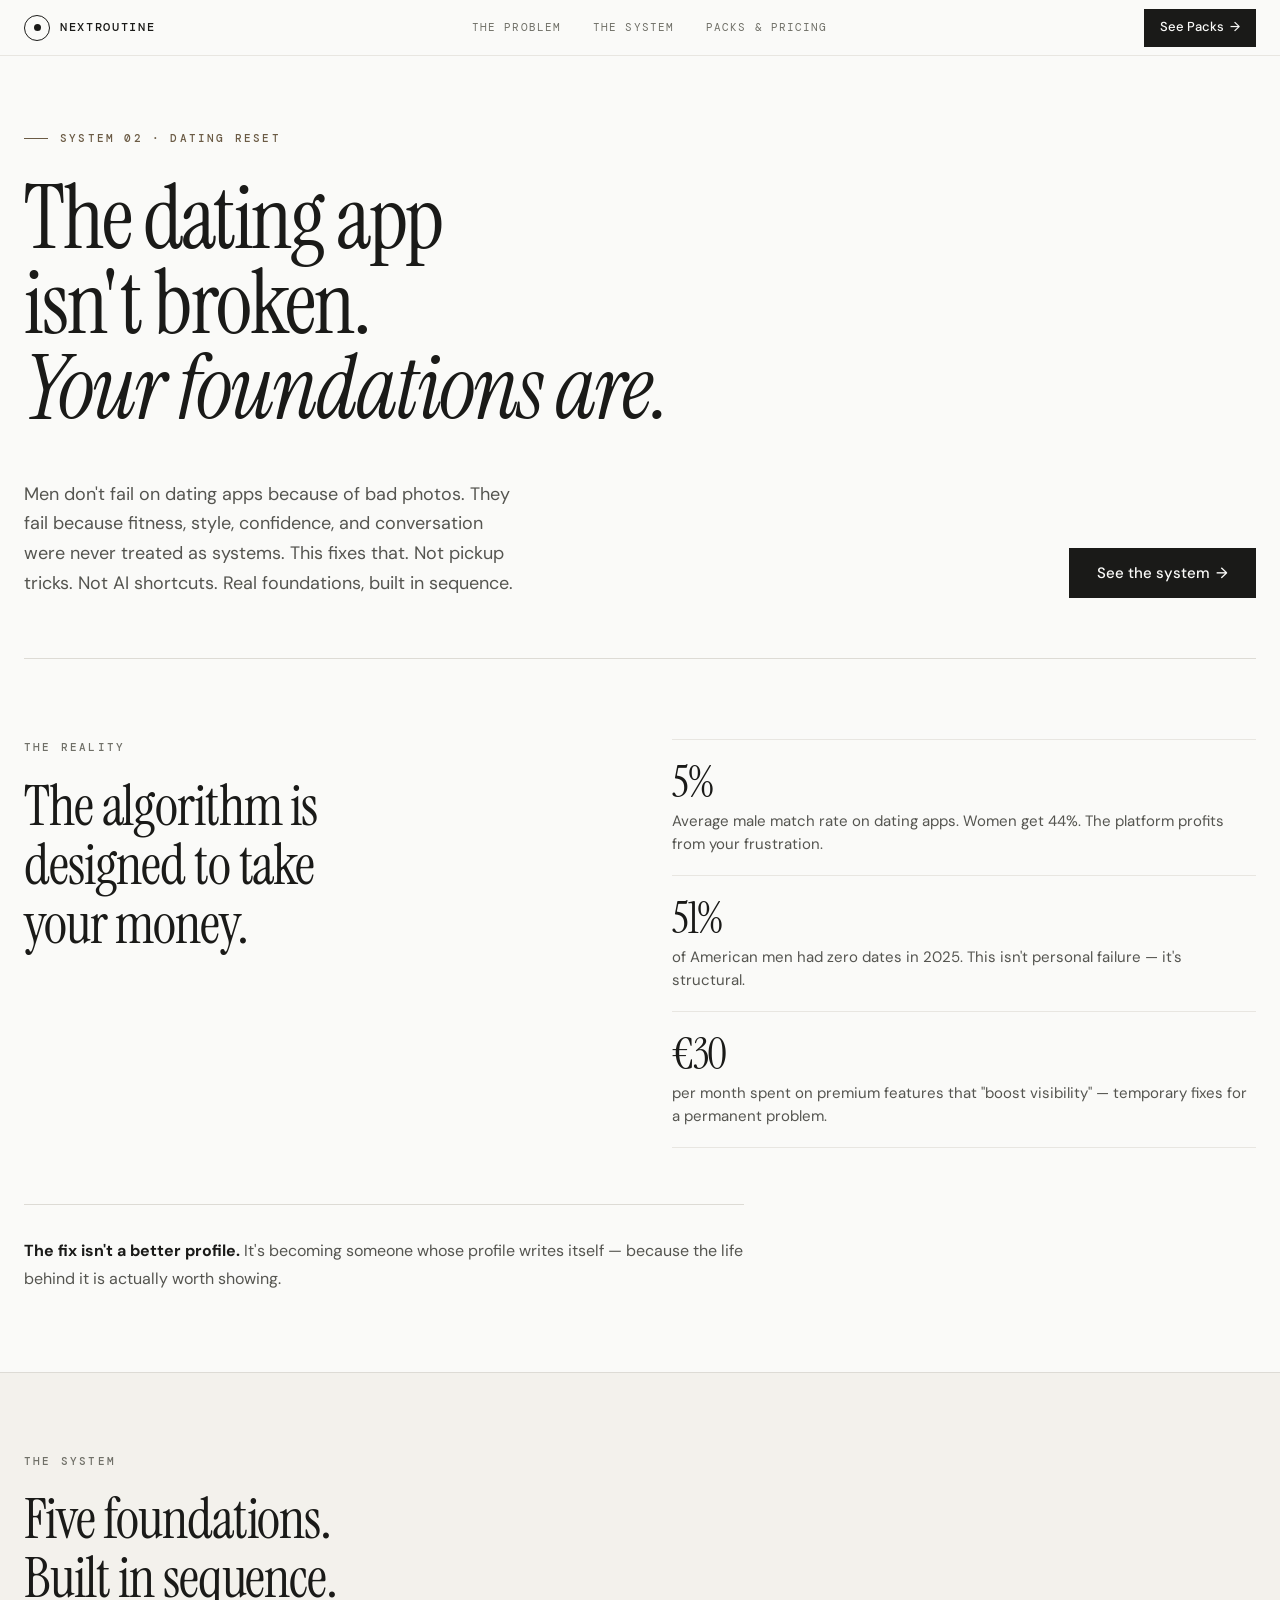
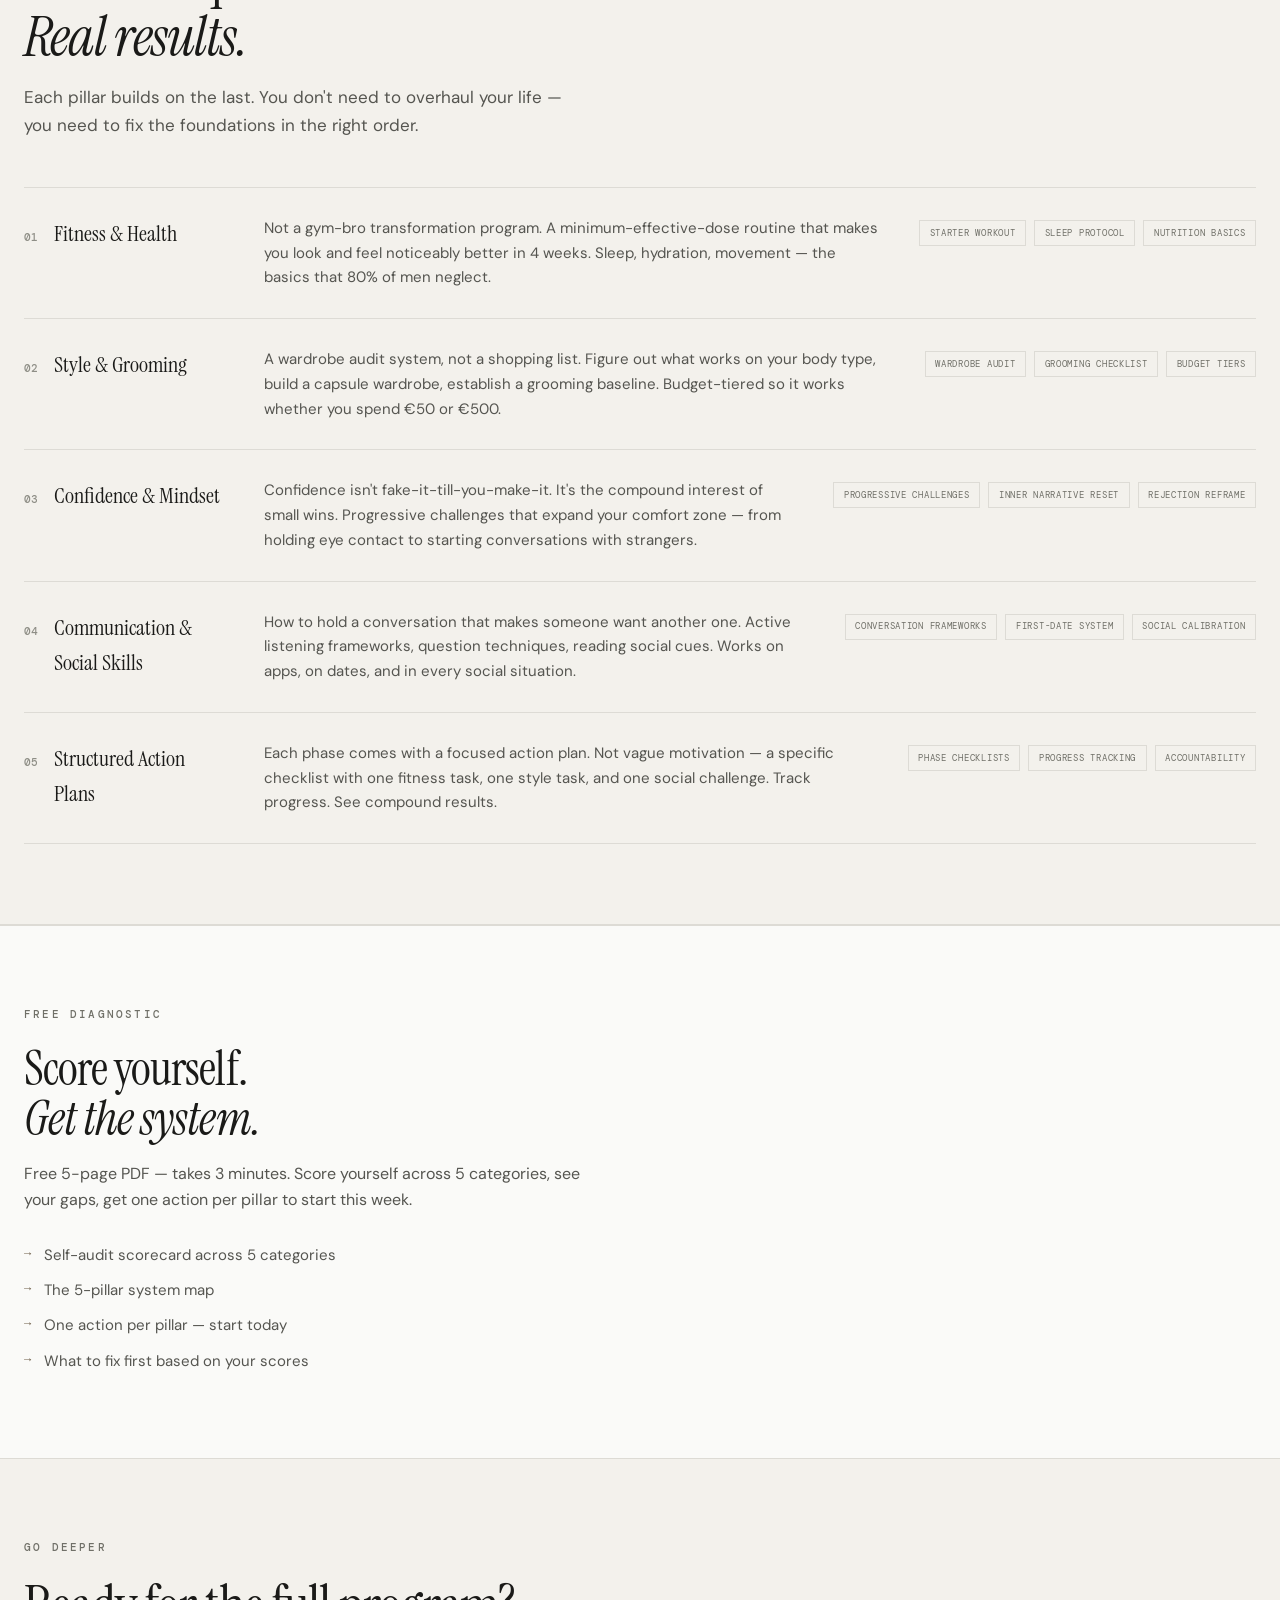
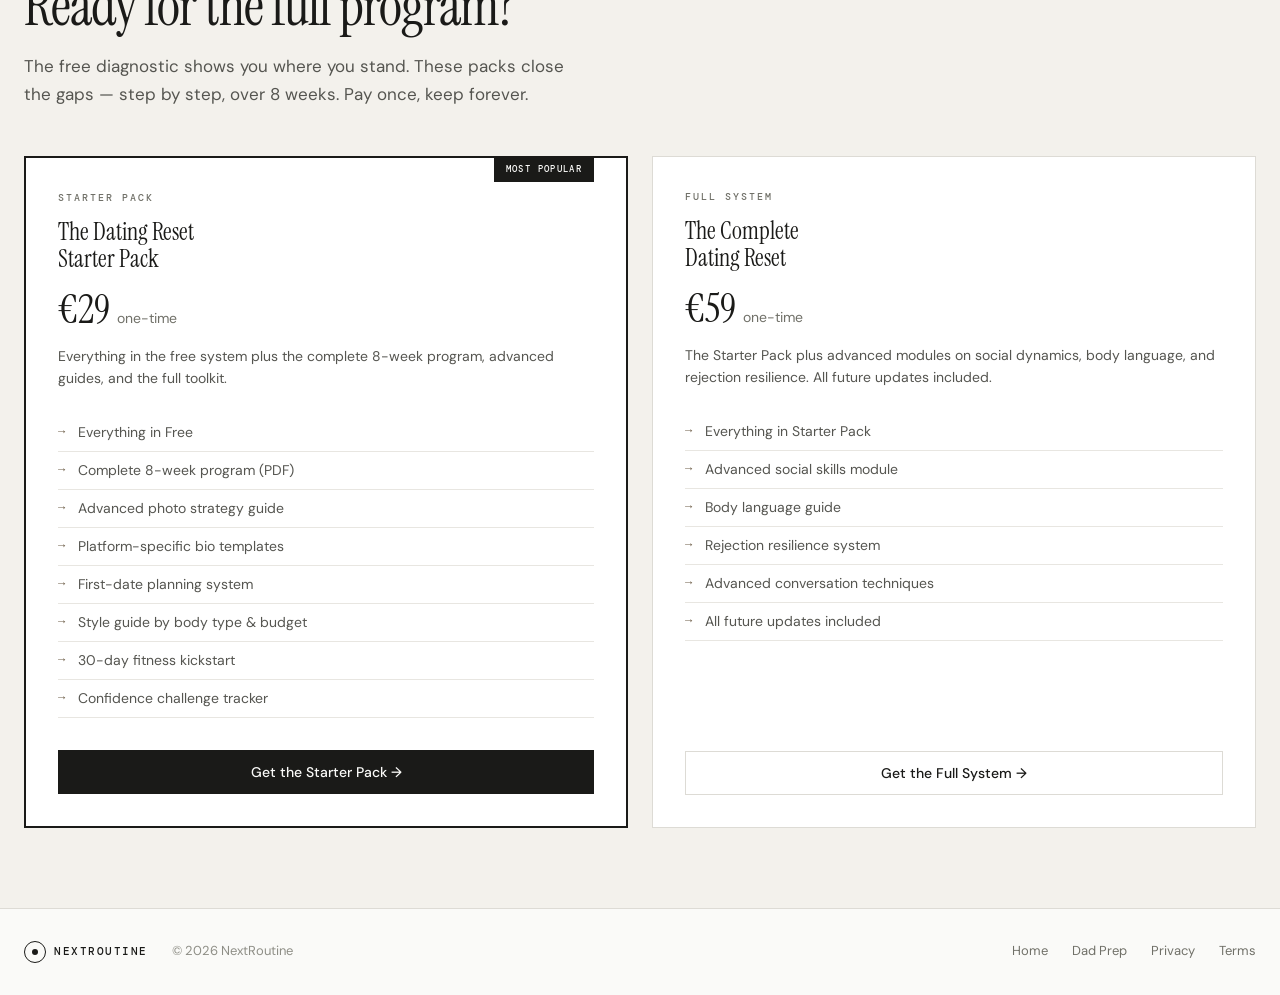
==== commit a84fb3bb: "Add files via upload" ====
--- a/index.html
+++ b/index.html
@@ -192,34 +192,39 @@
 </div>
 </section>
 
-<!-- PACKS -->
-<section class="packs" id="packs">
-<div class="container">
-  <span class="section-tag fade-in">Get started</span>
-  <h2 class="section-title fade-in">Choose your level.</h2>
-  <p class="section-desc fade-in">Start free. Upgrade when you see results. No subscriptions — pay once, keep forever.</p>
-
-  <div class="packs-grid">
-
-    <!-- FREE -->
-    <div class="pack-card fade-in">
-      <div class="pack-tier">Free</div>
-      <h3 class="pack-name">Score yourself.<br>Get the system.</h3>
-      <div class="pack-price">€0</div>
-      <p class="pack-desc">Free 5-page diagnostic — takes 3 minutes. Score yourself across 5 categories, see your gaps, get one action per pillar to start this week.</p>
-      <ul class="pack-includes">
+<!-- FREE SIGNUP -->
+<section class="signup" id="packs">
+<div class="container">
+  <div class="signup-inner fade-in">
+    <div class="signup-content">
+      <span class="section-tag">Free diagnostic</span>
+      <h2 class="signup-title">Score yourself.<br><em>Get the system.</em></h2>
+      <p class="signup-desc">Free 5-page PDF — takes 3 minutes. Score yourself across 5 categories, see your gaps, get one action per pillar to start this week.</p>
+      <ul class="signup-includes">
         <li>Self-audit scorecard across 5 categories</li>
         <li>The 5-pillar system map</li>
         <li>One action per pillar — start today</li>
         <li>What to fix first based on your scores</li>
       </ul>
-      <div class="pack-form">
-        <script async src="https://subscribe-forms.beehiiv.com/v3/loader.js" data-beehiiv-form="893d8c2c-46ea-4ead-b5d9-e0a78026db77"></script>
-      </div>
-    </div>
+    </div>
+    <div class="signup-form">
+      <script async src="https://subscribe-forms.beehiiv.com/v3/loader.js" data-beehiiv-form="893d8c2c-46ea-4ead-b5d9-e0a78026db77"></script>
+    </div>
+  </div>
+</div>
+</section>
+
+<!-- PACKS -->
+<section class="packs">
+<div class="container">
+  <span class="section-tag fade-in">Go deeper</span>
+  <h2 class="section-title fade-in">Ready for the full program?</h2>
+  <p class="section-desc fade-in">The free diagnostic shows you where you stand. These packs close the gaps — step by step, over 8 weeks. Pay once, keep forever.</p>
+
+  <div class="packs-grid packs-grid-two">
 
     <!-- STARTER PACK — featured -->
-    <div class="pack-card pack-card-featured fade-in fade-in-d1">
+    <div class="pack-card pack-card-featured fade-in">
       <div class="pack-badge">Most Popular</div>
       <div class="pack-tier">Starter Pack</div>
       <h3 class="pack-name">The Dating Reset<br>Starter Pack</h3>
@@ -236,11 +241,11 @@
         <li>Confidence challenge tracker</li>
       </ul>
       <!-- TODO: Replace # with your Stripe Payment Link for Starter Pack -->
-      <a href="#" class="btn btn-primary btn-full">Get the Starter Pack →</a>
+      <a href="https://buy.stripe.com/6oUaEX1vW31RaAadHb3cc00" class="btn btn-primary btn-full">Get the Starter Pack →</a>
     </div>
 
     <!-- FULL SYSTEM -->
-    <div class="pack-card fade-in fade-in-d2">
+    <div class="pack-card fade-in fade-in-d1">
       <div class="pack-tier">Full System</div>
       <h3 class="pack-name">The Complete<br>Dating Reset</h3>
       <div class="pack-price">€59 <span class="pack-price-note">one-time</span></div>
@@ -254,7 +259,7 @@
         <li>All future updates included</li>
       </ul>
       <!-- TODO: Replace # with your Stripe Payment Link for Complete Pack -->
-      <a href="#" class="btn btn-outline btn-full">Get the Full System →</a>
+      <a href="https://buy.stripe.com/bJe14nfmM9qf23E1Yt3cc01" class="btn btn-outline btn-full">Get the Full System →</a>
     </div>
 
   </div>
--- a/css/style.css
+++ b/css/style.css
@@ -360,32 +360,6 @@
 .problem-insight strong { color: var(--text); }
 
 /* ============================================================
-   HERO IMAGE
-   ============================================================ */
-.hero-image {
-  padding: 0 0 80px;
-}
-.hero-image-wrap {
-  width: 100%;
-  aspect-ratio: 21/9;
-  overflow: hidden;
-  position: relative;
-}
-.hero-image-wrap img {
-  width: 100%;
-  height: 100%;
-  object-fit: cover;
-}
-.hero-image-caption {
-  margin-top: 0.75rem;
-  font-family: var(--font-mono);
-  font-size: 0.625rem;
-  letter-spacing: 0.15em;
-  text-transform: uppercase;
-  color: var(--text-muted);
-}
-
-/* ============================================================
    SYSTEM / PILLARS
    ============================================================ */
 .system {
@@ -451,48 +425,61 @@
 }
 
 /* ============================================================
-   ANTI-GURU
-   ============================================================ */
-.antiguru {
+   FREE SIGNUP (standalone section above packs)
+   ============================================================ */
+.signup {
   padding: 80px 0;
-}
-.antiguru-inner {
-  max-width: 900px;
-}
-.antiguru-title {
+  border-top: 1px solid var(--border);
+}
+.signup-inner {
+  display: grid;
+  grid-template-columns: 1fr;
+  gap: 2.5rem;
+  align-items: start;
+}
+@media (min-width: 768px) {
+  .signup-inner { grid-template-columns: 1fr 1fr; gap: 3.5rem; }
+}
+.signup-content {}
+.signup-title {
   font-family: var(--font-display);
-  font-size: clamp(2rem, 4vw, 3rem);
-  margin-bottom: 2.5rem;
-}
-.antiguru-title em { font-style: italic; }
-.antiguru-grid {
-  display: flex;
-  flex-direction: column;
-}
-.antiguru-item {
-  display: flex;
-  gap: 1.25rem;
-  padding: 1.25rem 0;
-  border-top: 1px solid var(--border-light);
-  align-items: baseline;
-}
-.antiguru-item:last-child { border-bottom: 1px solid var(--border-light); }
-.antiguru-icon {
-  font-family: var(--font-mono);
-  font-size: 0.8125rem;
-  min-width: 1.5rem;
-  color: var(--text-muted);
-}
-.antiguru-item:last-child .antiguru-icon { color: var(--accent); }
-.antiguru-text {
+  font-size: clamp(2rem, 4.5vw, 3rem);
+  line-height: 1.05;
+  letter-spacing: -0.02em;
+  margin-bottom: 1rem;
+}
+.signup-title em { font-style: italic; }
+.signup-desc {
+  font-size: 1rem;
+  line-height: 1.65;
+  color: var(--text-secondary);
+  margin-bottom: 1.5rem;
+}
+.signup-includes {
+  list-style: none;
+}
+.signup-includes li {
   font-size: 0.9375rem;
-  line-height: 1.65;
-  color: var(--text-secondary);
-}
-.antiguru-text strong { color: var(--text); }
-
-/* ============================================================
-   PACKS
+  line-height: 1.5;
+  color: var(--text-secondary);
+  padding: 0.4rem 0;
+  padding-left: 1.25rem;
+  position: relative;
+}
+.signup-includes li::before {
+  content: '\2192';
+  position: absolute;
+  left: 0;
+  font-family: var(--font-mono);
+  font-size: 0.75rem;
+  color: var(--accent);
+}
+.signup-form {
+  padding-top: 0.5rem;
+}
+
+/* ============================================================
+   PACKS (paid tiers only)
    ============================================================ */
 .packs {
   padding: 80px 0;
@@ -506,6 +493,7 @@
 }
 @media (min-width: 768px) {
   .packs-grid { grid-template-columns: 1fr 1fr 1fr; }
+  .packs-grid-two { grid-template-columns: 1fr 1fr; }
 }
 .pack-card {
   background: var(--bg-card);
@@ -587,30 +575,6 @@
   color: var(--accent);
 }
 
-/* Beehiiv embed inside free pack card */
-.pack-form {
-  margin-top: auto;
-}
-.pack-form iframe {
-  max-width: 100% !important;
-}
-
-/* ============================================================
-   STATEMENT
-   ============================================================ */
-.statement {
-  padding: 80px 0;
-  border-top: 1px solid var(--border);
-}
-.statement-text {
-  font-family: var(--font-display);
-  font-style: italic;
-  font-size: clamp(1.5rem, 3.5vw, 2.25rem);
-  line-height: 1.3;
-  max-width: 640px;
-  color: var(--text-secondary);
-}
-
 /* ============================================================
    FOOTER
    ============================================================ */
@@ -674,9 +638,7 @@
   .hero { padding: 100px 0 0; }
   .hero-inner { padding-bottom: 40px; }
   .hero-bottom { grid-template-columns: 1fr; }
-  .hero-image { padding: 0 0 50px; }
-  .hero-image-wrap { aspect-ratio: 16/9; }
-  .problem, .system, .antiguru, .packs { padding: 50px 0; }
-  .statement { padding: 50px 0; }
+  .signup, .problem, .system, .packs { padding: 50px 0; }
+  .signup-inner { grid-template-columns: 1fr; }
   .nav .btn-sm { display: none; }
 }
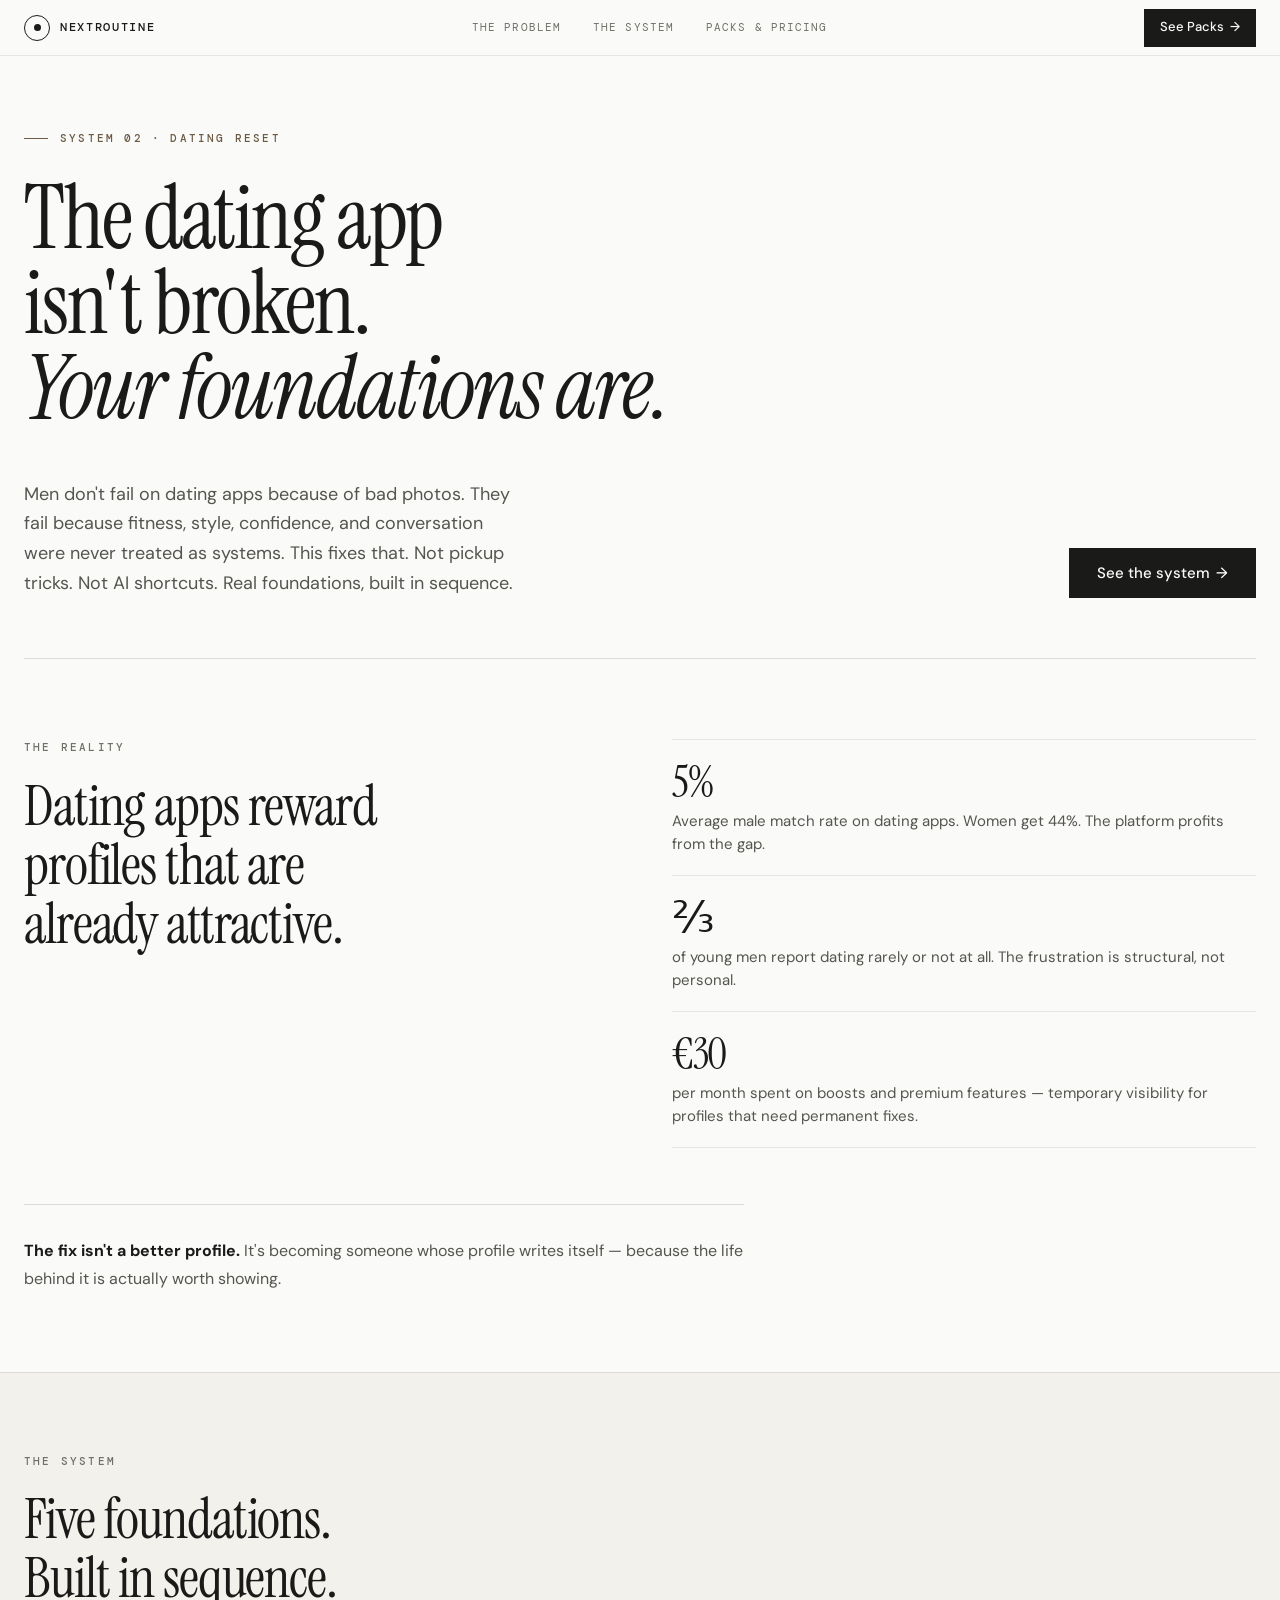
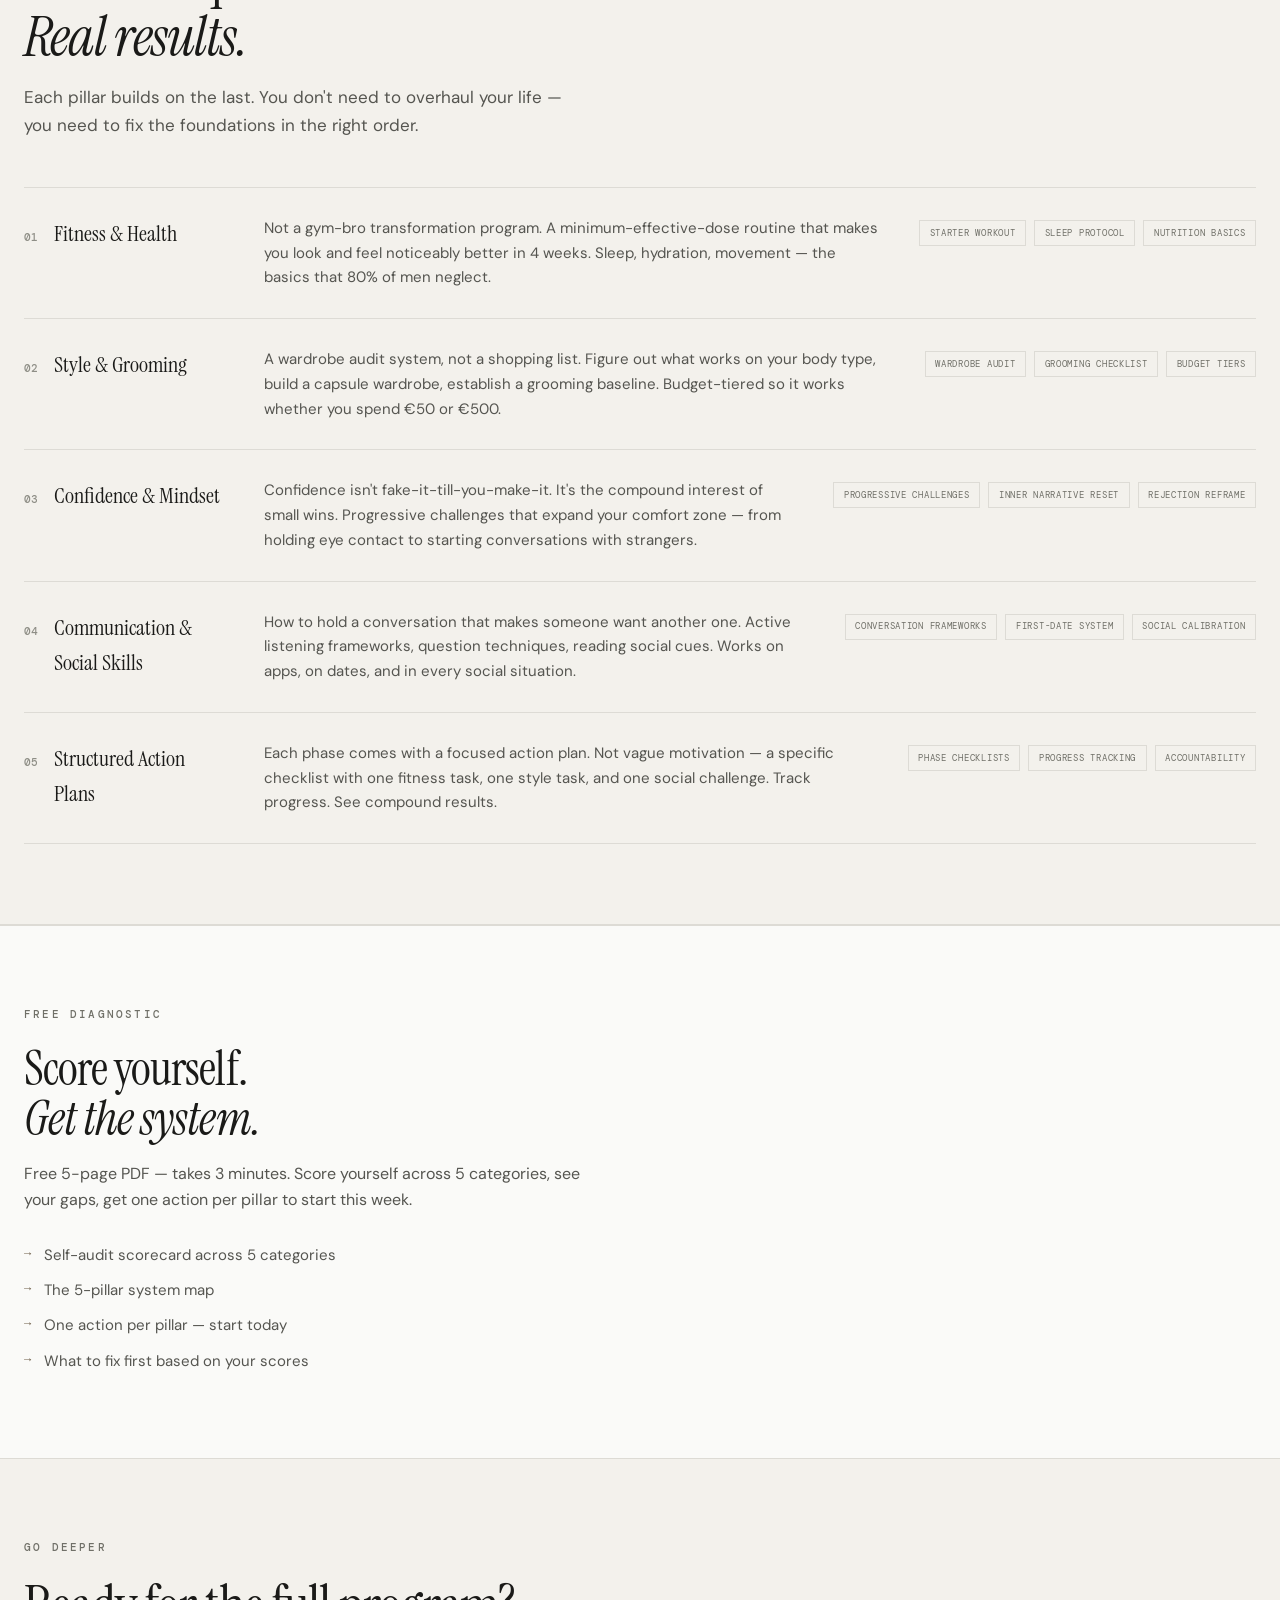
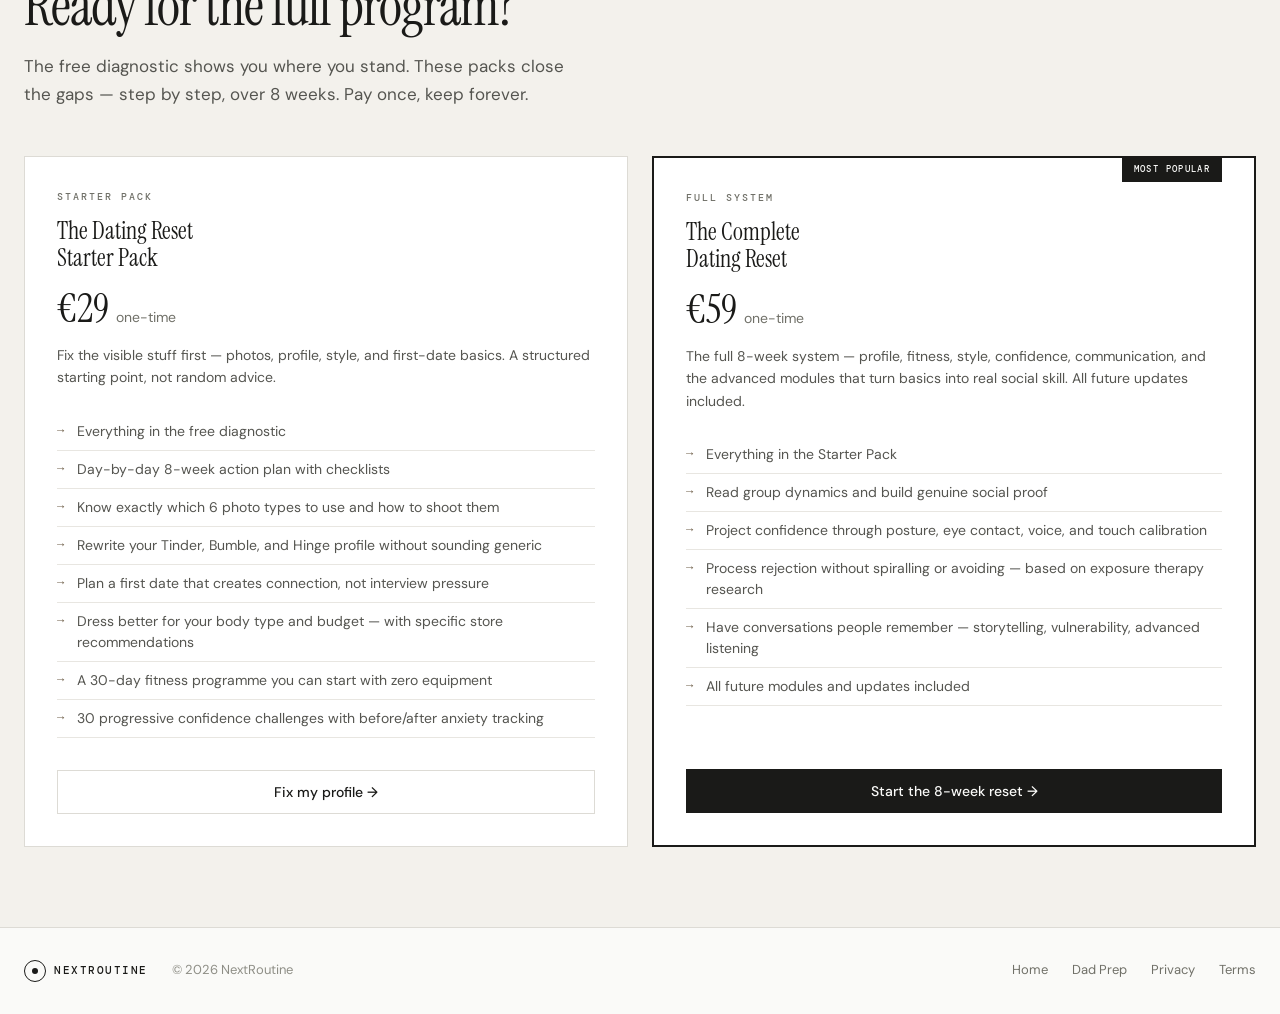
==== commit e2774028: "Add files via upload" ====
--- a/index.html
+++ b/index.html
@@ -28,6 +28,23 @@
 <link href="https://fonts.googleapis.com/css2?family=Instrument+Serif:ital@0;1&family=DM+Sans:ital,wght@0,400;0,500;0,600;1,400&family=DM+Mono:wght@400;500&display=swap" rel="stylesheet">
 <link rel="icon" href="/assets/favicon.svg" type="image/svg+xml">
 <link rel="stylesheet" href="/css/style.css">
+<!-- Meta Pixel Code -->
+<script>
+!function(f,b,e,v,n,t,s)
+{if(f.fbq)return;n=f.fbq=function(){n.callMethod?
+n.callMethod.apply(n,arguments):n.queue.push(arguments)};
+if(!f._fbq)f._fbq=n;n.push=n;n.loaded=!0;n.version='2.0';
+n.queue=[];t=b.createElement(e);t.async=!0;
+t.src=v;s=b.getElementsByTagName(e)[0];
+s.parentNode.insertBefore(t,s)}(window, document,'script',
+'https://connect.facebook.net/en_US/fbevents.js');
+fbq('init', '1006173865231321');
+fbq('track', 'PageView');
+</script>
+<noscript><img height="1" width="1" style="display:none"
+src="https://www.facebook.com/tr?id=1006173865231321&ev=PageView&noscript=1"
+/></noscript>
+<!-- End Meta Pixel Code -->
 </head>
 <body>
 
@@ -81,20 +98,20 @@
   <div class="problem-grid">
     <div class="problem-left fade-in">
       <span class="section-tag">The reality</span>
-      <h2 class="section-title">The algorithm is<br>designed to take<br>your money.</h2>
+      <h2 class="section-title">Dating apps reward<br>profiles that are<br>already attractive.</h2>
     </div>
     <div class="problem-right fade-in fade-in-d1">
       <div class="stat-card">
         <div class="stat-number">5%</div>
-        <div class="stat-label">Average male match rate on dating apps. Women get 44%. The platform profits from your frustration.</div>
+        <div class="stat-label">Average male match rate on dating apps. Women get 44%. The platform profits from the gap.</div>
       </div>
       <div class="stat-card">
-        <div class="stat-number">51%</div>
-        <div class="stat-label">of American men had zero dates in 2025. This isn't personal failure — it's structural.</div>
+        <div class="stat-number">⅔</div>
+        <div class="stat-label">of young men report dating rarely or not at all. The frustration is structural, not personal.</div>
       </div>
       <div class="stat-card">
         <div class="stat-number">€30</div>
-        <div class="stat-label">per month spent on premium features that "boost visibility" — temporary fixes for a permanent problem.</div>
+        <div class="stat-label">per month spent on boosts and premium features — temporary visibility for profiles that need permanent fixes.</div>
       </div>
     </div>
   </div>
@@ -223,43 +240,41 @@
 
   <div class="packs-grid packs-grid-two">
 
-    <!-- STARTER PACK — featured -->
-    <div class="pack-card pack-card-featured fade-in">
-      <div class="pack-badge">Most Popular</div>
+    <!-- STARTER PACK -->
+    <div class="pack-card fade-in">
       <div class="pack-tier">Starter Pack</div>
       <h3 class="pack-name">The Dating Reset<br>Starter Pack</h3>
       <div class="pack-price">€29 <span class="pack-price-note">one-time</span></div>
-      <p class="pack-desc">Everything in the free system plus the complete 8-week program, advanced guides, and the full toolkit.</p>
+      <p class="pack-desc">Fix the visible stuff first — photos, profile, style, and first-date basics. A structured starting point, not random advice.</p>
       <ul class="pack-includes">
-        <li>Everything in Free</li>
-        <li>Complete 8-week program (PDF)</li>
-        <li>Advanced photo strategy guide</li>
-        <li>Platform-specific bio templates</li>
-        <li>First-date planning system</li>
-        <li>Style guide by body type &amp; budget</li>
-        <li>30-day fitness kickstart</li>
-        <li>Confidence challenge tracker</li>
+        <li>Everything in the free diagnostic</li>
+        <li>Day-by-day 8-week action plan with checklists</li>
+        <li>Know exactly which 6 photo types to use and how to shoot them</li>
+        <li>Rewrite your Tinder, Bumble, and Hinge profile without sounding generic</li>
+        <li>Plan a first date that creates connection, not interview pressure</li>
+        <li>Dress better for your body type and budget — with specific store recommendations</li>
+        <li>A 30-day fitness programme you can start with zero equipment</li>
+        <li>30 progressive confidence challenges with before/after anxiety tracking</li>
       </ul>
-      <!-- TODO: Replace # with your Stripe Payment Link for Starter Pack -->
-      <a href="https://buy.stripe.com/6oUaEX1vW31RaAadHb3cc00" class="btn btn-primary btn-full">Get the Starter Pack →</a>
-    </div>
-
-    <!-- FULL SYSTEM -->
-    <div class="pack-card fade-in fade-in-d1">
+      <a href="https://buy.stripe.com/6oUaEX1vW31RaAadHb3cc00" class="btn btn-outline btn-full">Fix my profile →</a>
+    </div>
+
+    <!-- FULL SYSTEM — featured -->
+    <div class="pack-card pack-card-featured fade-in fade-in-d1">
+      <div class="pack-badge">Most Popular</div>
       <div class="pack-tier">Full System</div>
       <h3 class="pack-name">The Complete<br>Dating Reset</h3>
       <div class="pack-price">€59 <span class="pack-price-note">one-time</span></div>
-      <p class="pack-desc">The Starter Pack plus advanced modules on social dynamics, body language, and rejection resilience. All future updates included.</p>
+      <p class="pack-desc">The full 8-week system — profile, fitness, style, confidence, communication, and the advanced modules that turn basics into real social skill. All future updates included.</p>
       <ul class="pack-includes">
-        <li>Everything in Starter Pack</li>
-        <li>Advanced social skills module</li>
-        <li>Body language guide</li>
-        <li>Rejection resilience system</li>
-        <li>Advanced conversation techniques</li>
-        <li>All future updates included</li>
+        <li>Everything in the Starter Pack</li>
+        <li>Read group dynamics and build genuine social proof</li>
+        <li>Project confidence through posture, eye contact, voice, and touch calibration</li>
+        <li>Process rejection without spiralling or avoiding — based on exposure therapy research</li>
+        <li>Have conversations people remember — storytelling, vulnerability, advanced listening</li>
+        <li>All future modules and updates included</li>
       </ul>
-      <!-- TODO: Replace # with your Stripe Payment Link for Complete Pack -->
-      <a href="https://buy.stripe.com/bJe14nfmM9qf23E1Yt3cc01" class="btn btn-outline btn-full">Get the Full System →</a>
+      <a href="https://buy.stripe.com/bJe14nfmM9qf23E1Yt3cc01" class="btn btn-primary btn-full">Start the 8-week reset →</a>
     </div>
 
   </div>
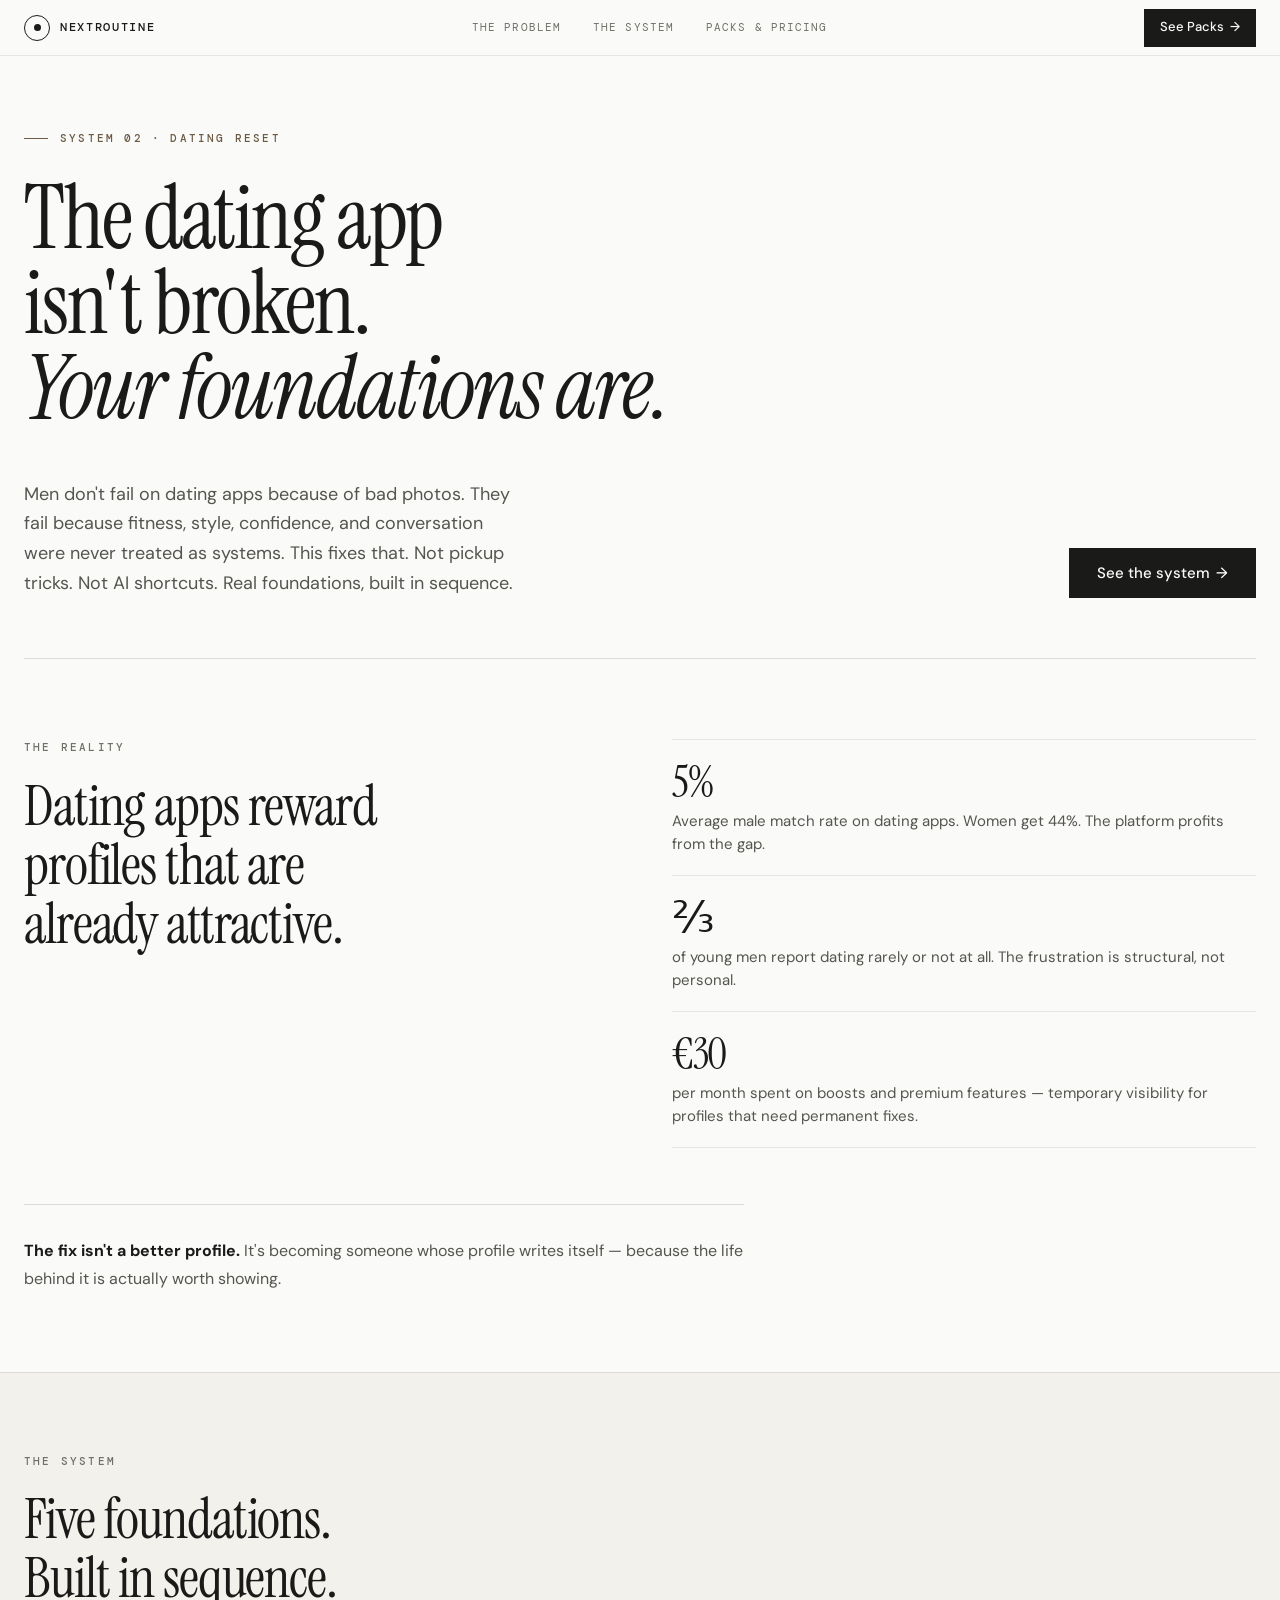
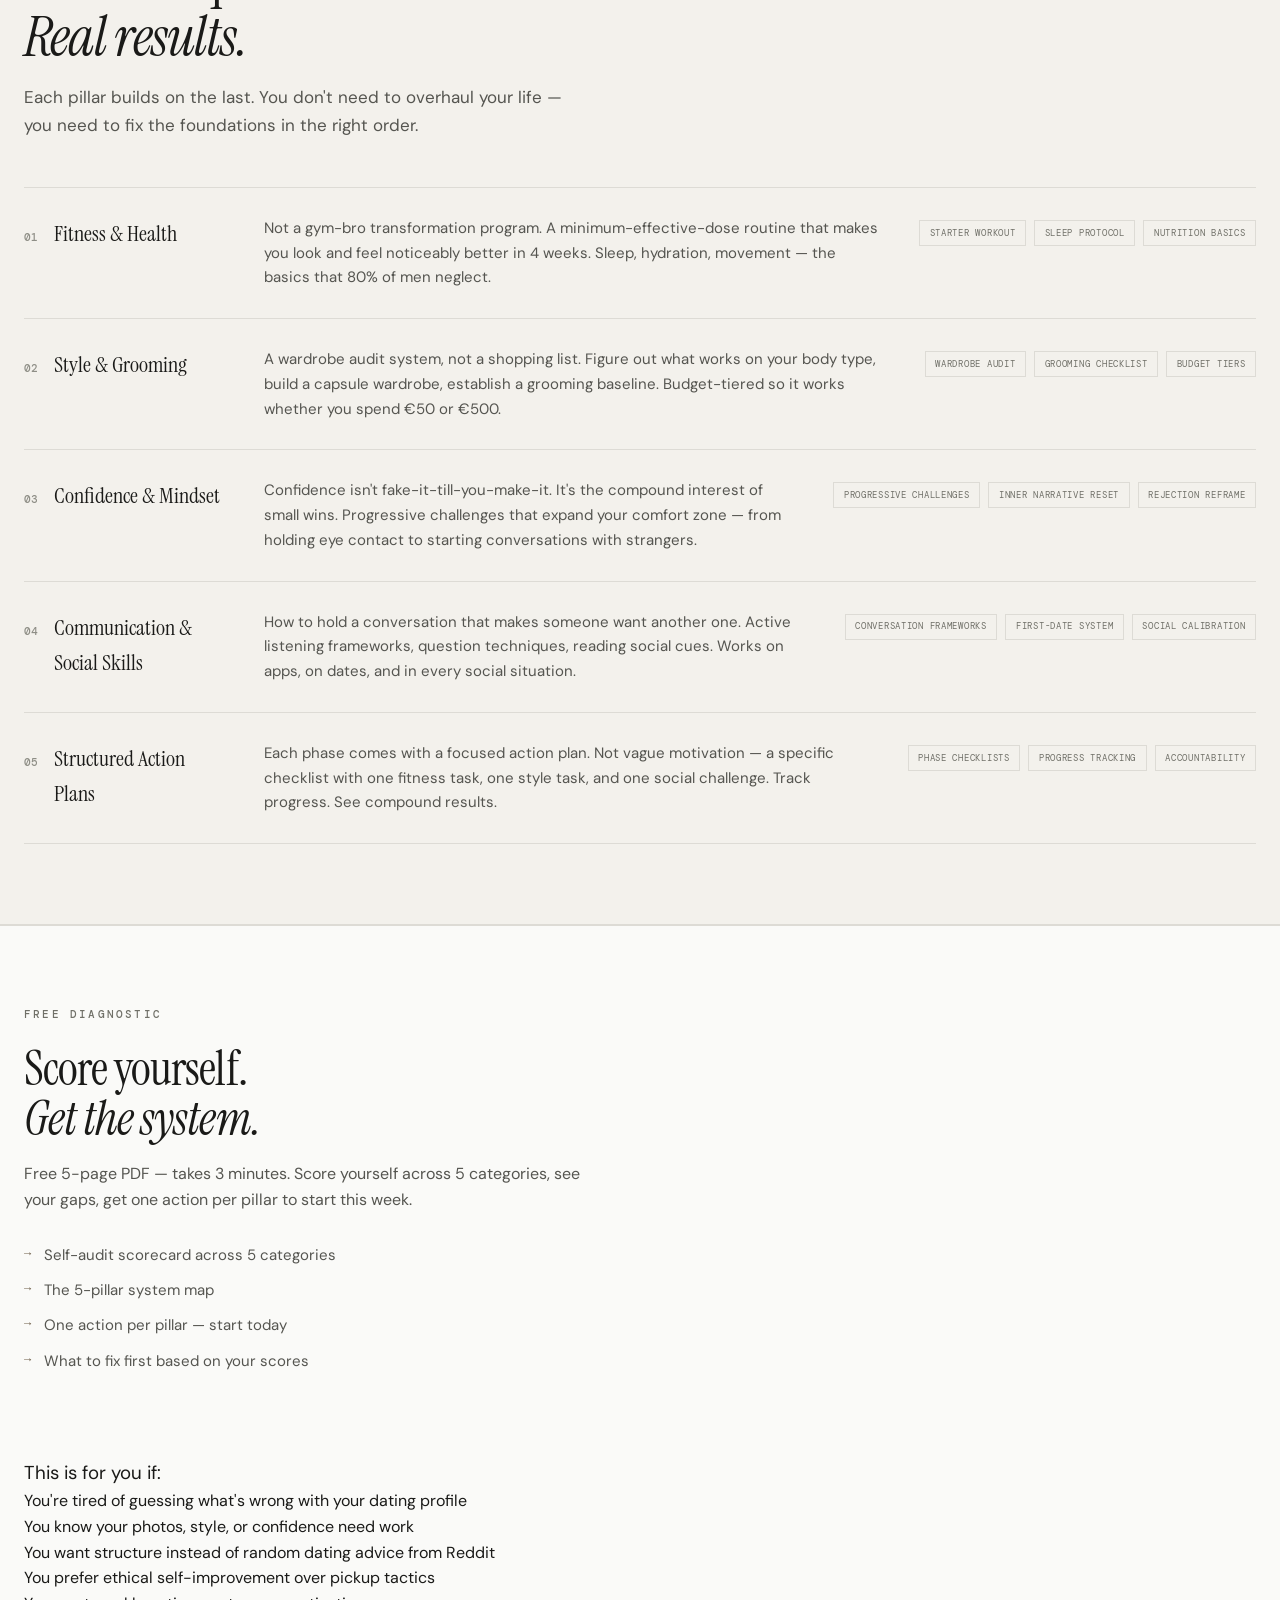
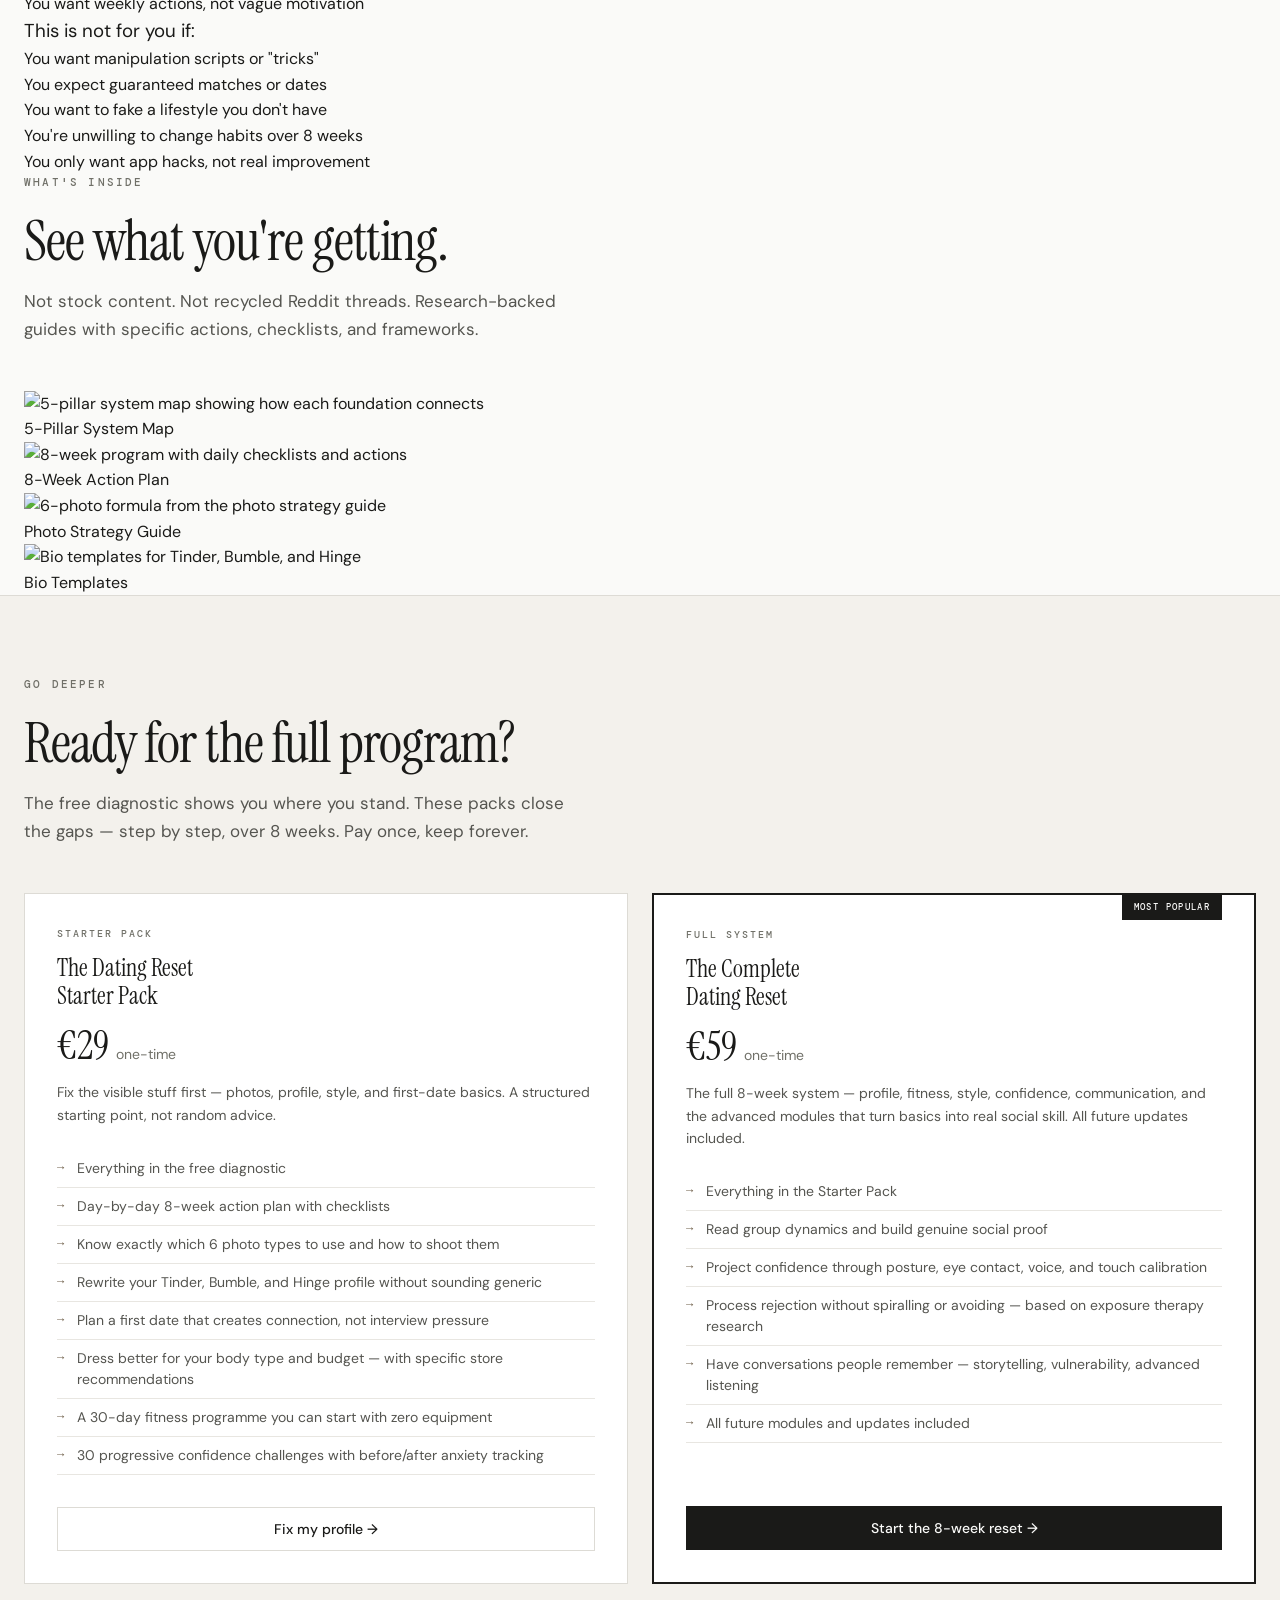
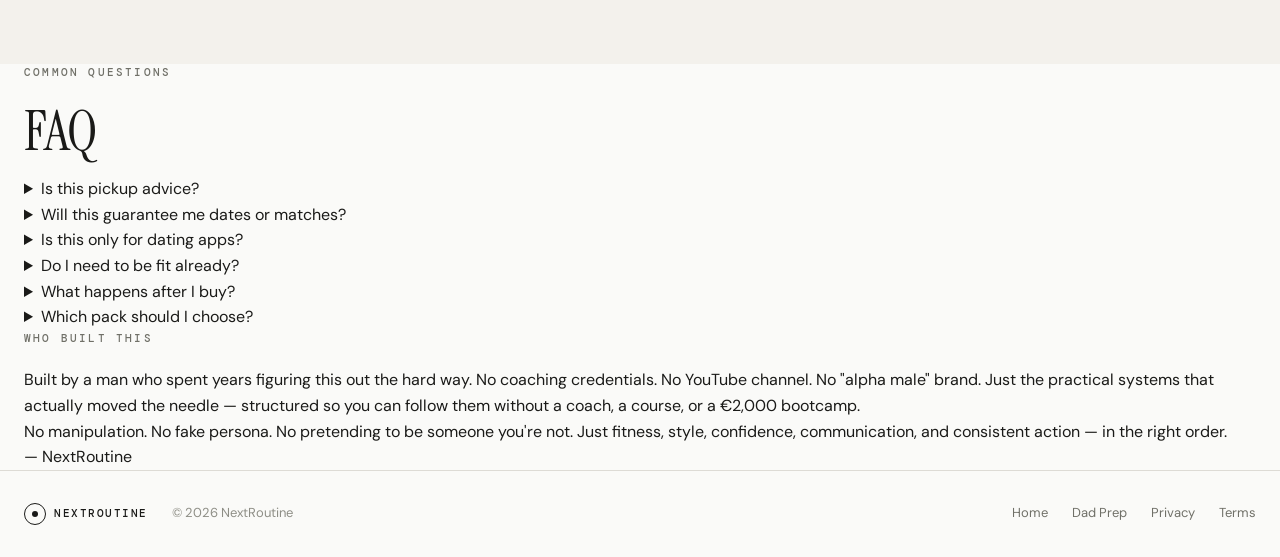
==== commit 75763cf7: "Add files via upload" ====
--- a/index.html
+++ b/index.html
@@ -231,6 +231,61 @@
 </div>
 </section>
 
+<!-- WHO THIS IS FOR -->
+<section class="for-section">
+<div class="container">
+  <div class="for-grid fade-in">
+    <div class="for-col">
+      <h3 class="for-title">This is for you if:</h3>
+      <ul class="for-list for-yes">
+        <li>You're tired of guessing what's wrong with your dating profile</li>
+        <li>You know your photos, style, or confidence need work</li>
+        <li>You want structure instead of random dating advice from Reddit</li>
+        <li>You prefer ethical self-improvement over pickup tactics</li>
+        <li>You want weekly actions, not vague motivation</li>
+      </ul>
+    </div>
+    <div class="for-col">
+      <h3 class="for-title">This is not for you if:</h3>
+      <ul class="for-list for-no">
+        <li>You want manipulation scripts or "tricks"</li>
+        <li>You expect guaranteed matches or dates</li>
+        <li>You want to fake a lifestyle you don't have</li>
+        <li>You're unwilling to change habits over 8 weeks</li>
+        <li>You only want app hacks, not real improvement</li>
+      </ul>
+    </div>
+  </div>
+</div>
+</section>
+
+<!-- PRODUCT PREVIEWS -->
+<section class="previews">
+<div class="container">
+  <span class="section-tag fade-in">What's inside</span>
+  <h2 class="section-title fade-in">See what you're getting.</h2>
+  <p class="section-desc fade-in">Not stock content. Not recycled Reddit threads. Research-backed guides with specific actions, checklists, and frameworks.</p>
+  <div class="preview-grid fade-in">
+    <div class="preview-item">
+      <img src="/assets/preview-system.png" alt="5-pillar system map showing how each foundation connects" loading="lazy">
+      <span class="preview-label">5-Pillar System Map</span>
+    </div>
+    <div class="preview-item">
+      <img src="/assets/preview-8week.png" alt="8-week program with daily checklists and actions" loading="lazy">
+      <span class="preview-label">8-Week Action Plan</span>
+    </div>
+    <div class="preview-item">
+      <img src="/assets/preview-photos.png" alt="6-photo formula from the photo strategy guide" loading="lazy">
+      <span class="preview-label">Photo Strategy Guide</span>
+    </div>
+    <div class="preview-item">
+      <img src="/assets/preview-bio.png" alt="Bio templates for Tinder, Bumble, and Hinge" loading="lazy">
+      <span class="preview-label">Bio Templates</span>
+    </div>
+  </div>
+</div>
+</section>
+
 <!-- PACKS -->
 <section class="packs">
 <div class="container">
@@ -281,6 +336,52 @@
 </div>
 </section>
 
+<!-- FAQ -->
+<section class="faq">
+<div class="container">
+  <span class="section-tag fade-in">Common questions</span>
+  <h2 class="section-title fade-in">FAQ</h2>
+  <div class="faq-list">
+    <details class="faq-item fade-in">
+      <summary>Is this pickup advice?</summary>
+      <p>No. This is not pickup, manipulation, or performed confidence. It's a structured self-improvement system focused on fitness, style, confidence, communication, and consistent action. The goal is to become genuinely more attractive, not to trick anyone.</p>
+    </details>
+    <details class="faq-item fade-in">
+      <summary>Will this guarantee me dates or matches?</summary>
+      <p>No. No ethical product can guarantee matches or dates. What it does is systematically improve the foundations that affect how you present yourself — your photos, profile, physical presentation, social confidence, and conversation skills. Better foundations lead to better results, but there's no magic number.</p>
+    </details>
+    <details class="faq-item fade-in">
+      <summary>Is this only for dating apps?</summary>
+      <p>The profile, photo, and bio modules are app-specific. But the fitness, style, confidence, conversation, and social skills content applies everywhere — bars, social events, work, daily life. Most of the system is about becoming more dateable as a person, not just on a screen.</p>
+    </details>
+    <details class="faq-item fade-in">
+      <summary>Do I need to be fit already?</summary>
+      <p>No. The fitness module starts from zero — bodyweight exercises, no gym required, 25-35 minutes per session. It's designed for men who don't currently have a routine, not men who already train.</p>
+    </details>
+    <details class="faq-item fade-in">
+      <summary>What happens after I buy?</summary>
+      <p>You get instant access — a download link on the confirmation page. The zip contains all your PDFs. Start with 00-START-HERE.pdf, which tells you exactly what to open first and in what order.</p>
+    </details>
+    <details class="faq-item fade-in">
+      <summary>Which pack should I choose?</summary>
+      <p>Choose the Starter Pack if your main issue is photos, bio, style, and first-date basics. Choose the Complete System if you want the full 8-week transformation including advanced social skills, body language, rejection resilience, and conversation techniques.</p>
+    </details>
+  </div>
+</div>
+</section>
+
+<!-- FOUNDER NOTE -->
+<section class="founder">
+<div class="container">
+  <div class="founder-inner fade-in">
+    <span class="section-tag">Who built this</span>
+    <p class="founder-text">Built by a man who spent years figuring this out the hard way. No coaching credentials. No YouTube channel. No "alpha male" brand. Just the practical systems that actually moved the needle — structured so you can follow them without a coach, a course, or a €2,000 bootcamp.</p>
+    <p class="founder-text">No manipulation. No fake persona. No pretending to be someone you're not. Just fitness, style, confidence, communication, and consistent action — in the right order.</p>
+    <span class="founder-sign">— NextRoutine</span>
+  </div>
+</div>
+</section>
+
 </main>
 
 <!-- FOOTER -->
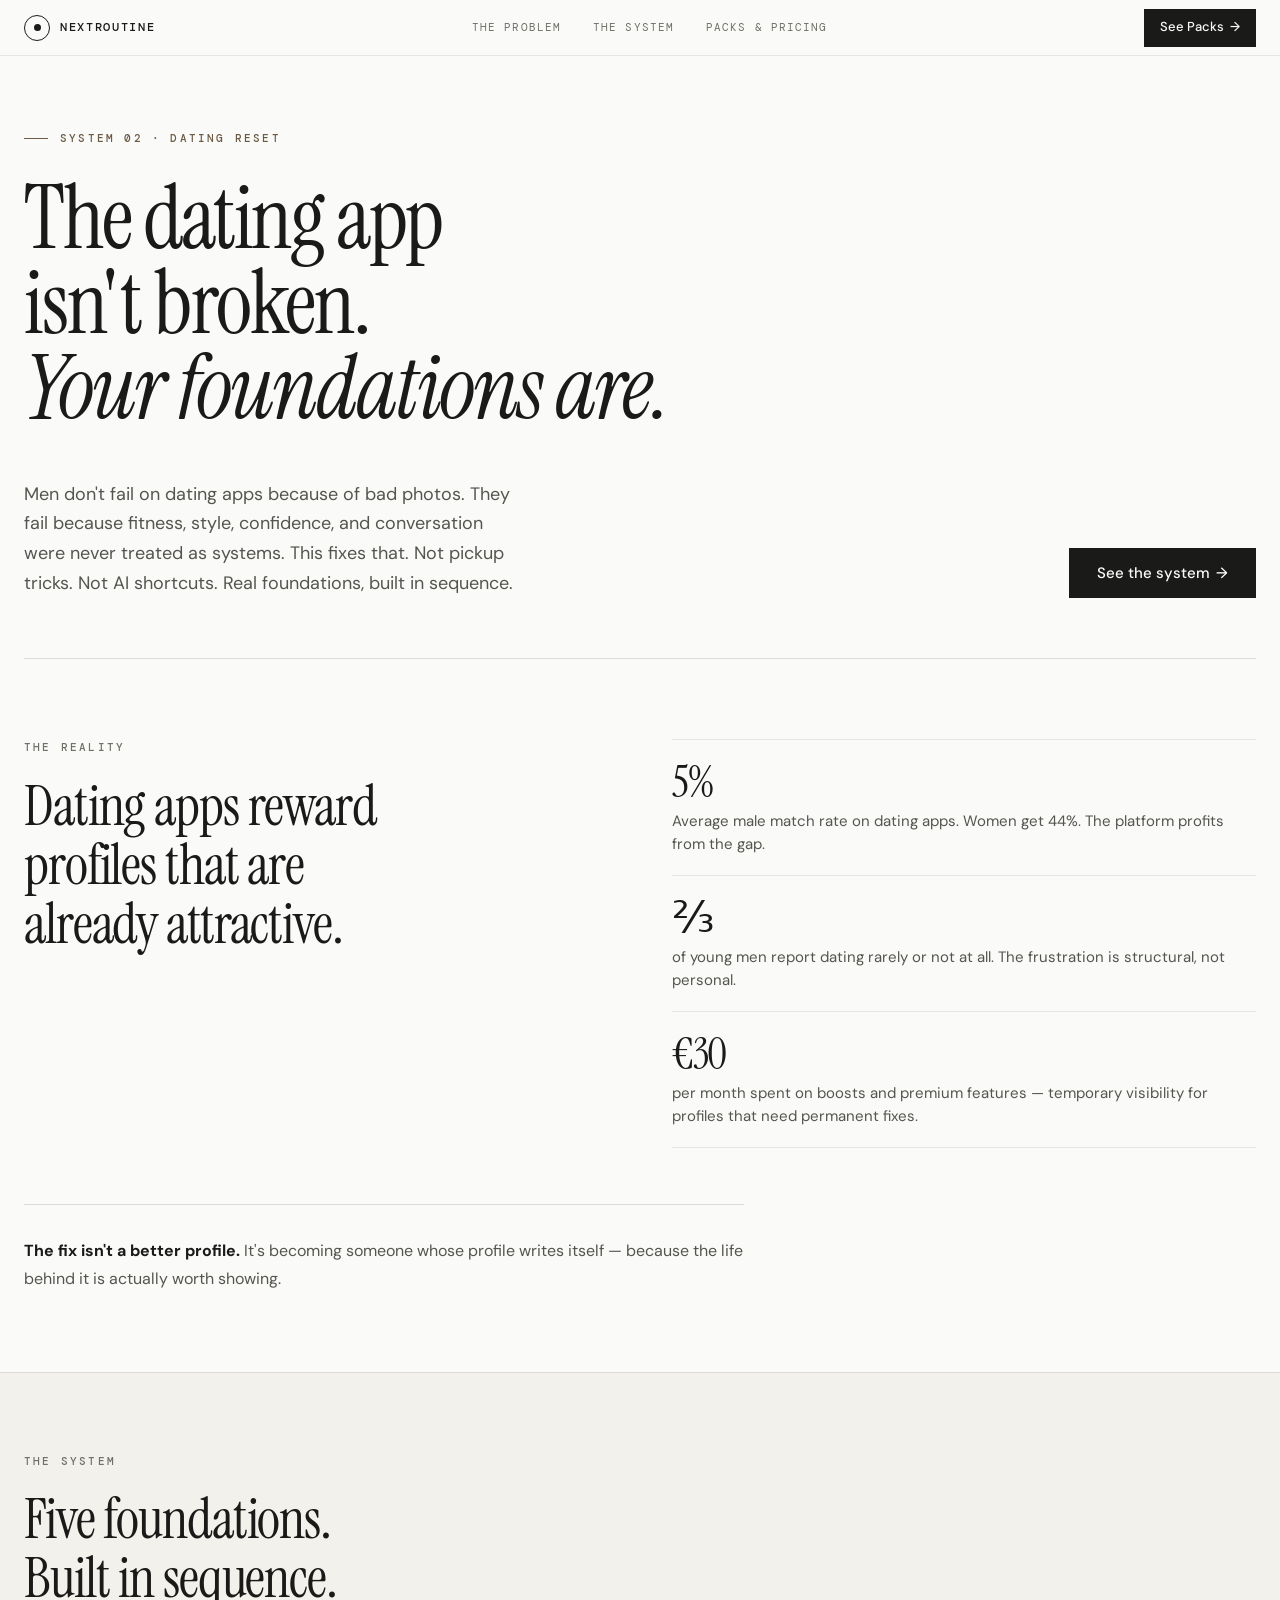
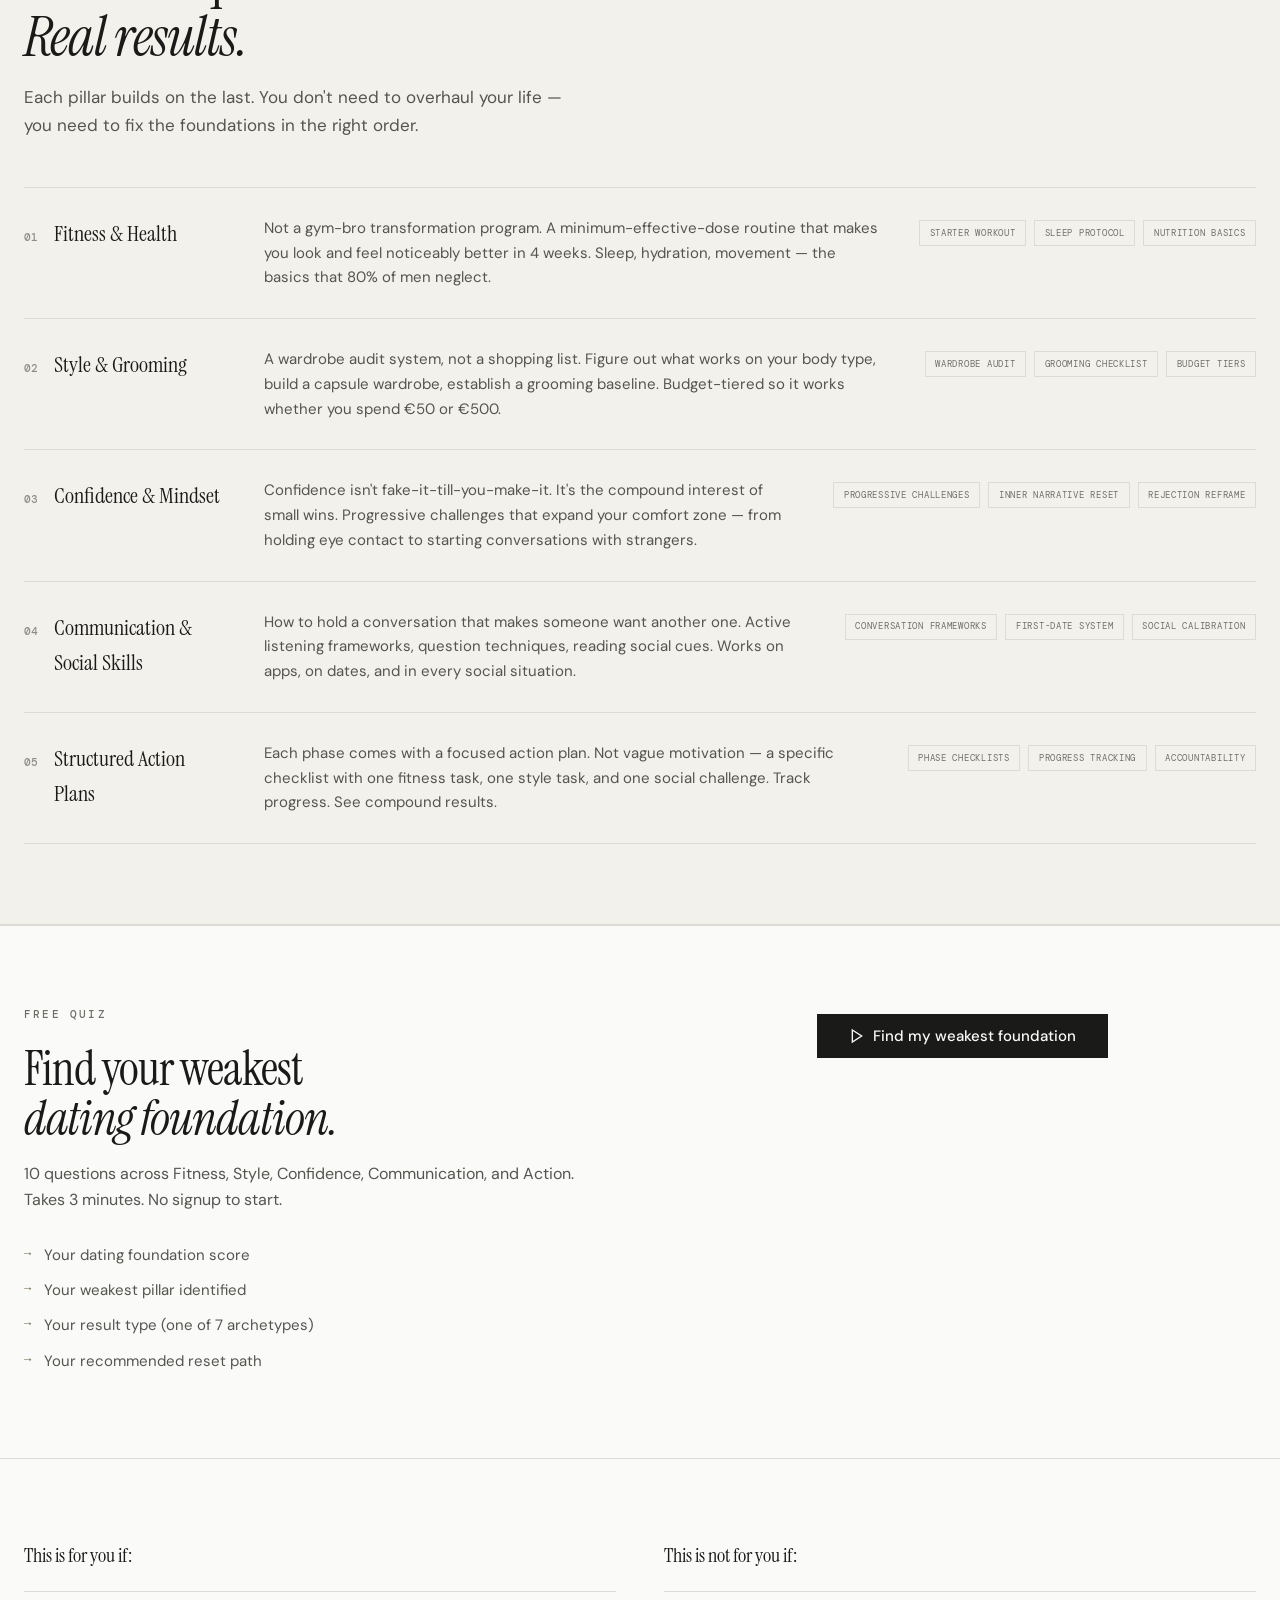
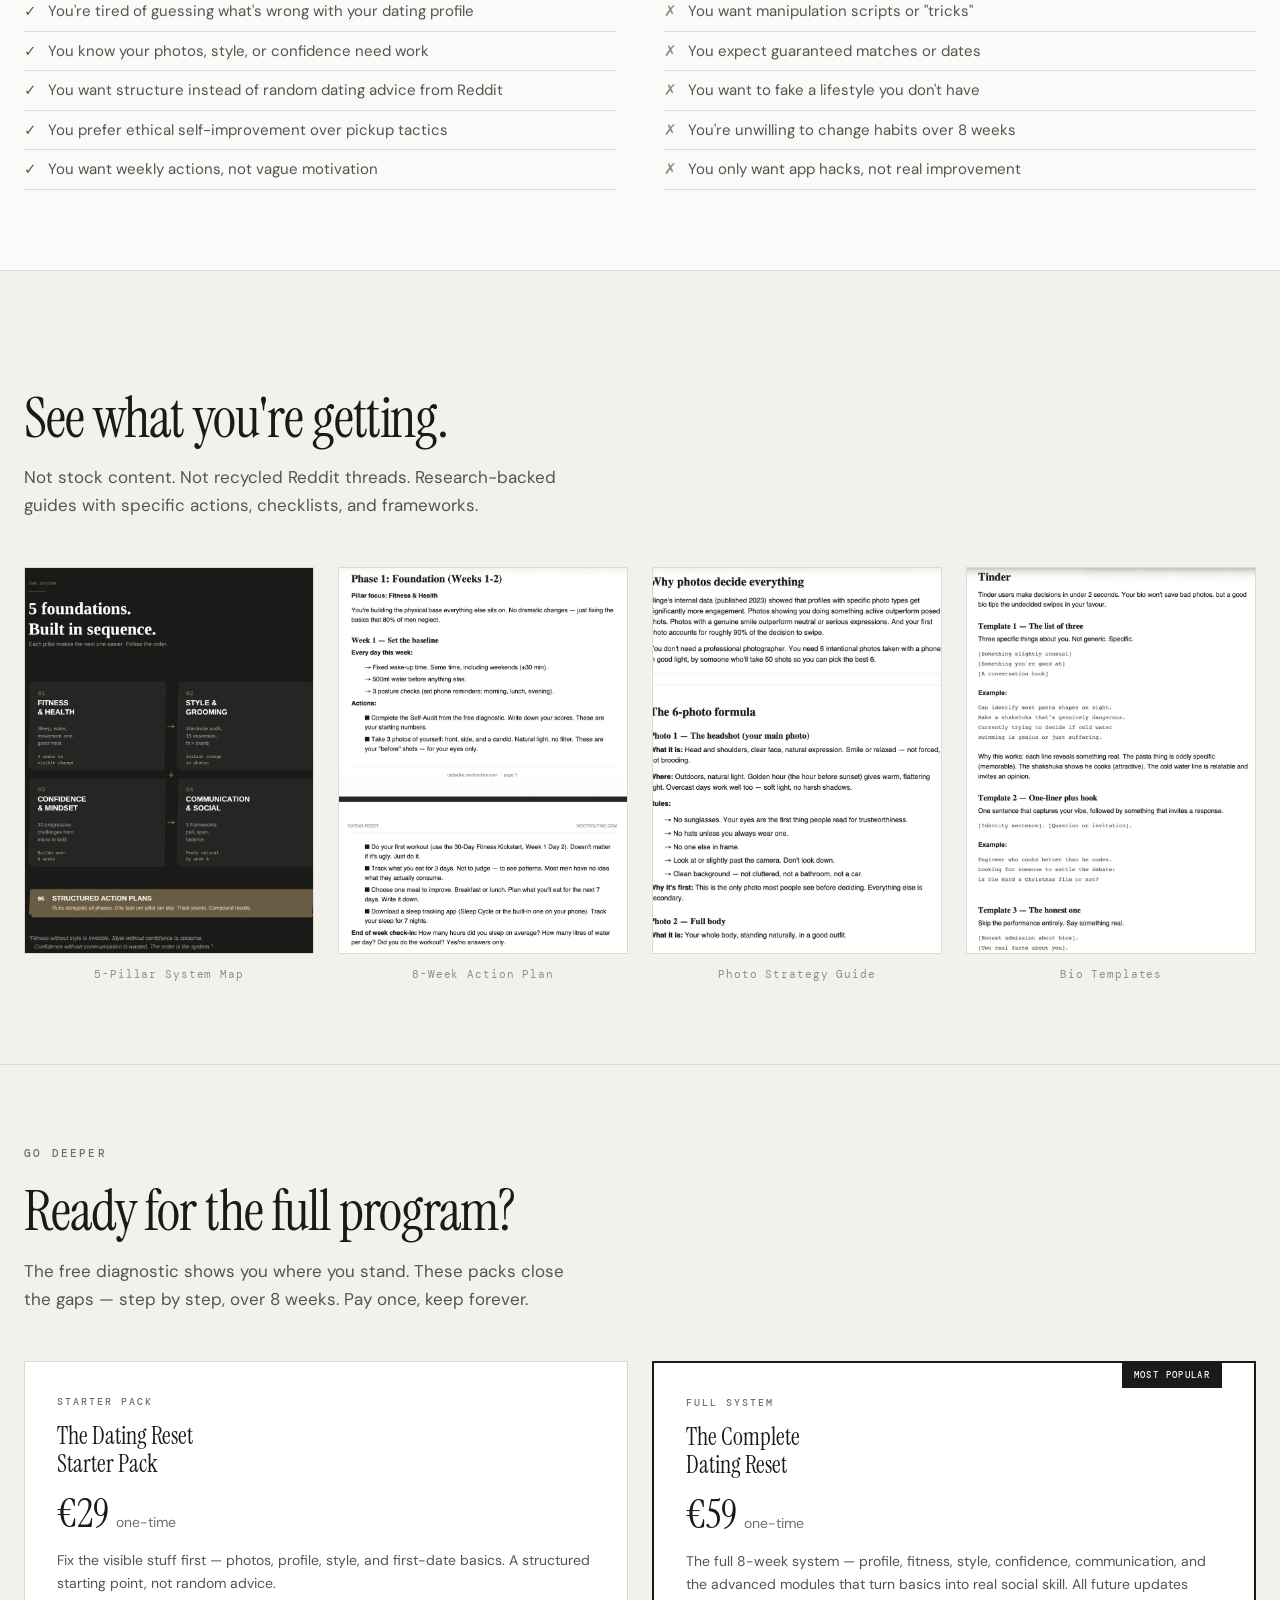
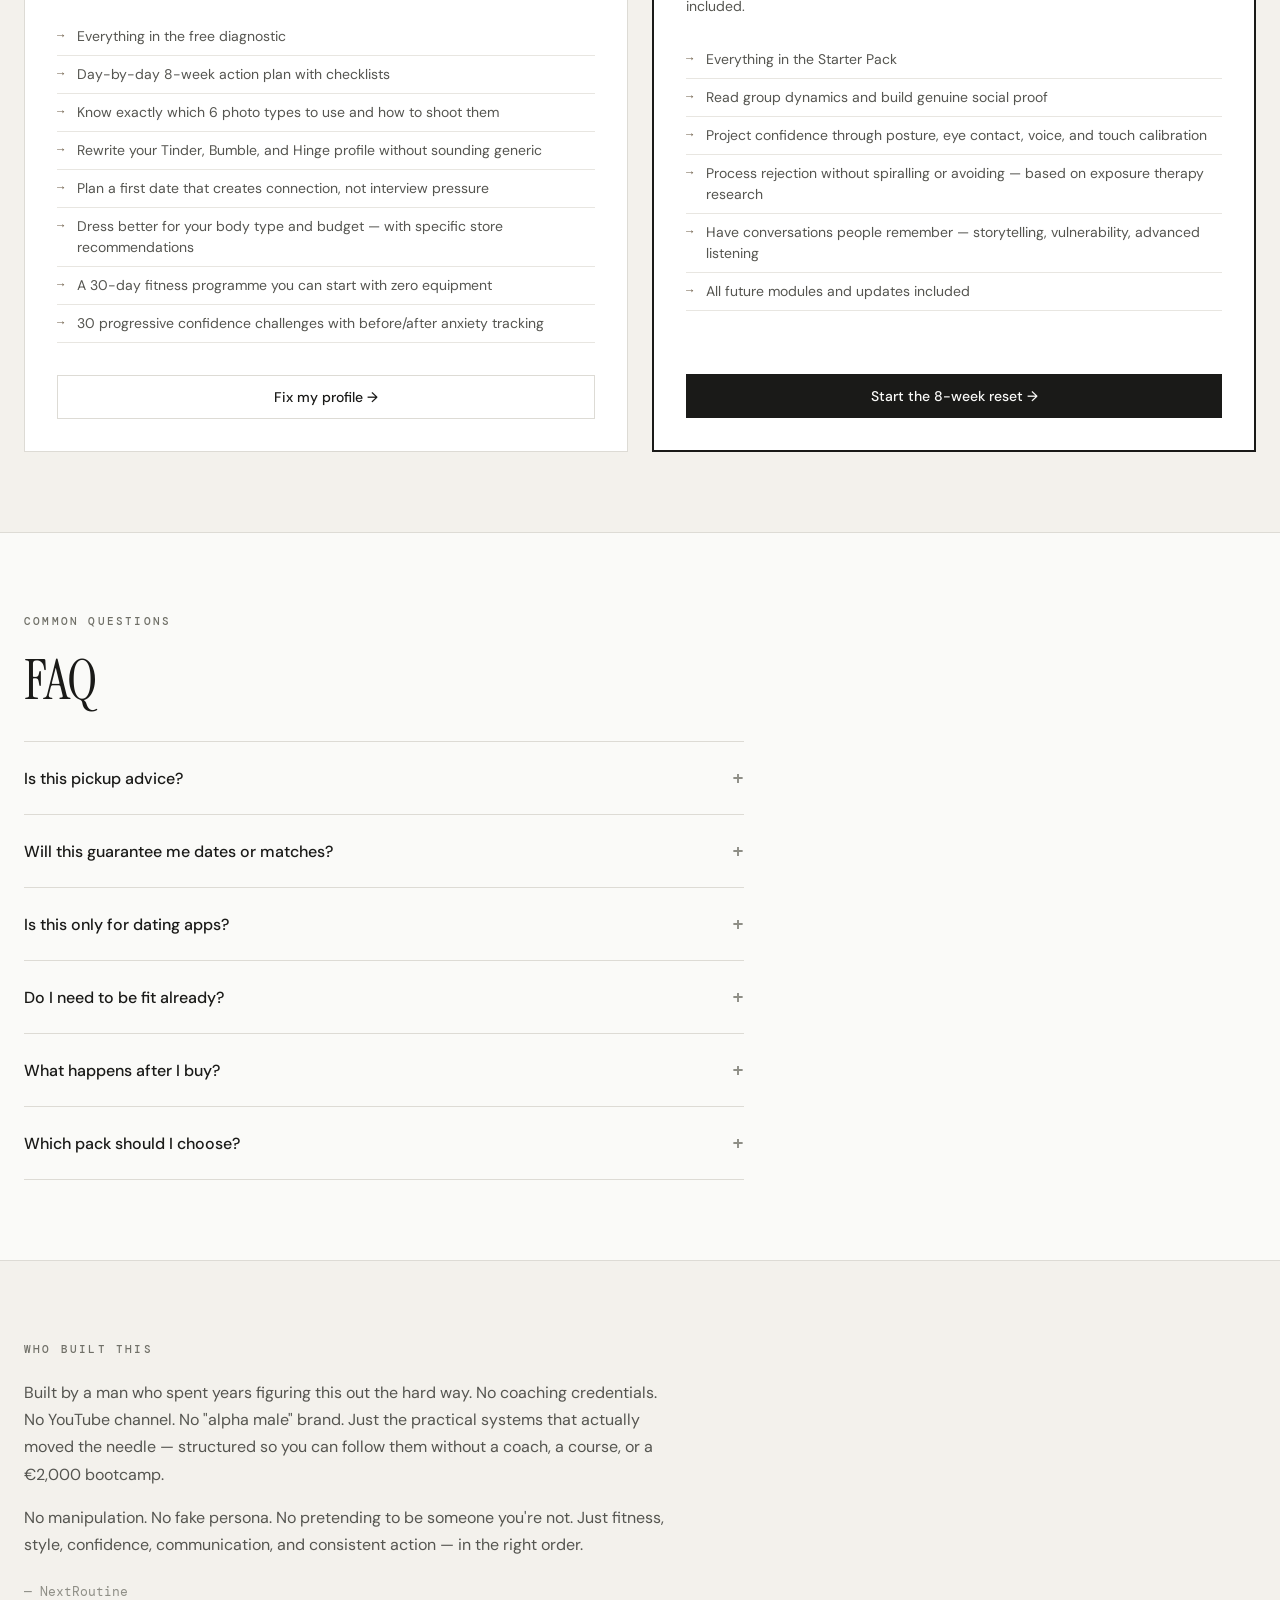
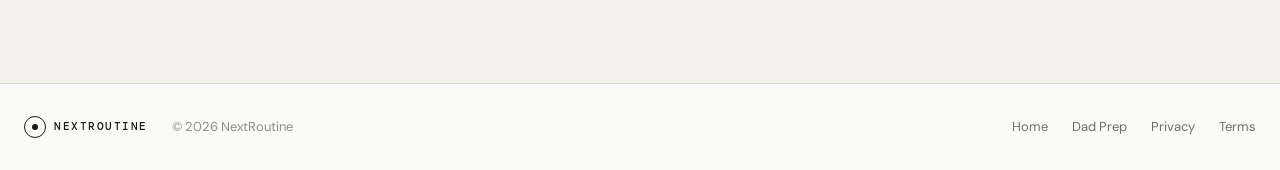
==== commit 2b8bb30c: "Add files via upload" ====
--- a/index.html
+++ b/index.html
@@ -214,18 +214,21 @@
 <div class="container">
   <div class="signup-inner fade-in">
     <div class="signup-content">
-      <span class="section-tag">Free diagnostic</span>
-      <h2 class="signup-title">Score yourself.<br><em>Get the system.</em></h2>
-      <p class="signup-desc">Free 5-page PDF — takes 3 minutes. Score yourself across 5 categories, see your gaps, get one action per pillar to start this week.</p>
+      <span class="section-tag">Free quiz</span>
+      <h2 class="signup-title">Find your weakest<br><em>dating foundation.</em></h2>
+      <p class="signup-desc">10 questions across Fitness, Style, Confidence, Communication, and Action. Takes 3 minutes. No signup to start.</p>
       <ul class="signup-includes">
-        <li>Self-audit scorecard across 5 categories</li>
-        <li>The 5-pillar system map</li>
-        <li>One action per pillar — start today</li>
-        <li>What to fix first based on your scores</li>
+        <li>Your dating foundation score</li>
+        <li>Your weakest pillar identified</li>
+        <li>Your result type (one of 7 archetypes)</li>
+        <li>Your recommended reset path</li>
       </ul>
     </div>
-    <div class="signup-form">
-      <script async src="https://subscribe-forms.beehiiv.com/v3/loader.js" data-beehiiv-form="893d8c2c-46ea-4ead-b5d9-e0a78026db77"></script>
+    <div class="signup-form" style="display:flex;align-items:center;justify-content:center;">
+      <a href="/free" class="btn btn-primary" style="display:inline-flex;align-items:center;gap:8px;padding:14px 32px;font-size:0.9375rem;">
+        <svg width="16" height="16" viewBox="0 0 24 24" fill="none" stroke="currentColor" stroke-width="2"><polygon points="5 3 19 12 5 21 5 3"/></svg>
+        Find my weakest foundation
+      </a>
     </div>
   </div>
 </div>
--- a/css/style.css
+++ b/css/style.css
@@ -576,6 +576,162 @@
 }
 
 /* ============================================================
+   FOR / NOT FOR
+   ============================================================ */
+.for-section {
+  padding: 80px 0;
+  border-top: 1px solid var(--border);
+}
+.for-grid {
+  display: grid;
+  grid-template-columns: 1fr;
+  gap: 2.5rem;
+}
+@media (min-width: 768px) {
+  .for-grid { grid-template-columns: 1fr 1fr; gap: 3rem; }
+}
+.for-title {
+  font-family: var(--font-display);
+  font-size: 1.25rem;
+  margin-bottom: 1.25rem;
+}
+.for-list {
+  list-style: none;
+}
+.for-list li {
+  font-size: 0.9375rem;
+  line-height: 1.5;
+  color: var(--text-secondary);
+  padding: 0.5rem 0;
+  padding-left: 1.5rem;
+  position: relative;
+  border-top: 1px solid var(--border);
+}
+.for-list li:last-child { border-bottom: 1px solid var(--border); }
+.for-yes li::before {
+  content: '\2713';
+  position: absolute;
+  left: 0;
+  color: var(--accent);
+  font-weight: 600;
+}
+.for-no li::before {
+  content: '\2717';
+  position: absolute;
+  left: 0;
+  color: var(--text-muted);
+}
+
+/* ============================================================
+   PRODUCT PREVIEWS
+   ============================================================ */
+.previews {
+  padding: 80px 0;
+  background: var(--bg-warm);
+  border-top: 1px solid var(--border);
+}
+.preview-grid {
+  display: grid;
+  grid-template-columns: 1fr 1fr;
+  gap: 1.5rem;
+  margin-top: 2rem;
+}
+@media (min-width: 768px) {
+  .preview-grid { grid-template-columns: 1fr 1fr 1fr 1fr; }
+}
+.preview-item {
+  display: flex;
+  flex-direction: column;
+  gap: 0.75rem;
+}
+.preview-item img {
+  width: 100%;
+  aspect-ratio: 3/4;
+  object-fit: cover;
+  border: 1px solid var(--border);
+  background: var(--bg);
+}
+.preview-label {
+  font-family: var(--font-mono);
+  font-size: 0.6875rem;
+  letter-spacing: 0.08em;
+  color: var(--text-muted);
+  text-align: center;
+}
+
+/* ============================================================
+   FAQ
+   ============================================================ */
+.faq {
+  padding: 80px 0;
+  border-top: 1px solid var(--border);
+}
+.faq-list {
+  max-width: 720px;
+  margin-top: 2rem;
+}
+.faq-item {
+  border-top: 1px solid var(--border);
+  padding: 0;
+}
+.faq-item:last-child { border-bottom: 1px solid var(--border); }
+.faq-item summary {
+  font-family: var(--font-body);
+  font-size: 1rem;
+  font-weight: 500;
+  color: var(--text);
+  padding: 1.25rem 0;
+  cursor: pointer;
+  list-style: none;
+  display: flex;
+  justify-content: space-between;
+  align-items: center;
+}
+.faq-item summary::after {
+  content: '+';
+  font-family: var(--font-mono);
+  font-size: 1.25rem;
+  color: var(--text-muted);
+  flex-shrink: 0;
+  margin-left: 1rem;
+}
+.faq-item[open] summary::after {
+  content: '\2212';
+}
+.faq-item summary::-webkit-details-marker { display: none; }
+.faq-item p {
+  font-size: 0.9375rem;
+  line-height: 1.65;
+  color: var(--text-secondary);
+  padding: 0 0 1.25rem;
+}
+
+/* ============================================================
+   FOUNDER NOTE
+   ============================================================ */
+.founder {
+  padding: 80px 0;
+  border-top: 1px solid var(--border);
+  background: var(--bg-warm);
+}
+.founder-inner {
+  max-width: 640px;
+}
+.founder-text {
+  font-size: 1rem;
+  line-height: 1.7;
+  color: var(--text-secondary);
+  margin-bottom: 1rem;
+}
+.founder-sign {
+  font-family: var(--font-mono);
+  font-size: 0.8125rem;
+  color: var(--text-muted);
+  display: block;
+  margin-top: 1.5rem;
+}
+
+/* ============================================================
    FOOTER
    ============================================================ */
 .footer {
@@ -638,7 +794,9 @@
   .hero { padding: 100px 0 0; }
   .hero-inner { padding-bottom: 40px; }
   .hero-bottom { grid-template-columns: 1fr; }
-  .signup, .problem, .system, .packs { padding: 50px 0; }
+  .signup, .problem, .system, .packs, .for-section, .previews, .faq, .founder { padding: 50px 0; }
   .signup-inner { grid-template-columns: 1fr; }
+  .for-grid { grid-template-columns: 1fr; }
+  .preview-grid { grid-template-columns: 1fr 1fr; }
   .nav .btn-sm { display: none; }
 }
